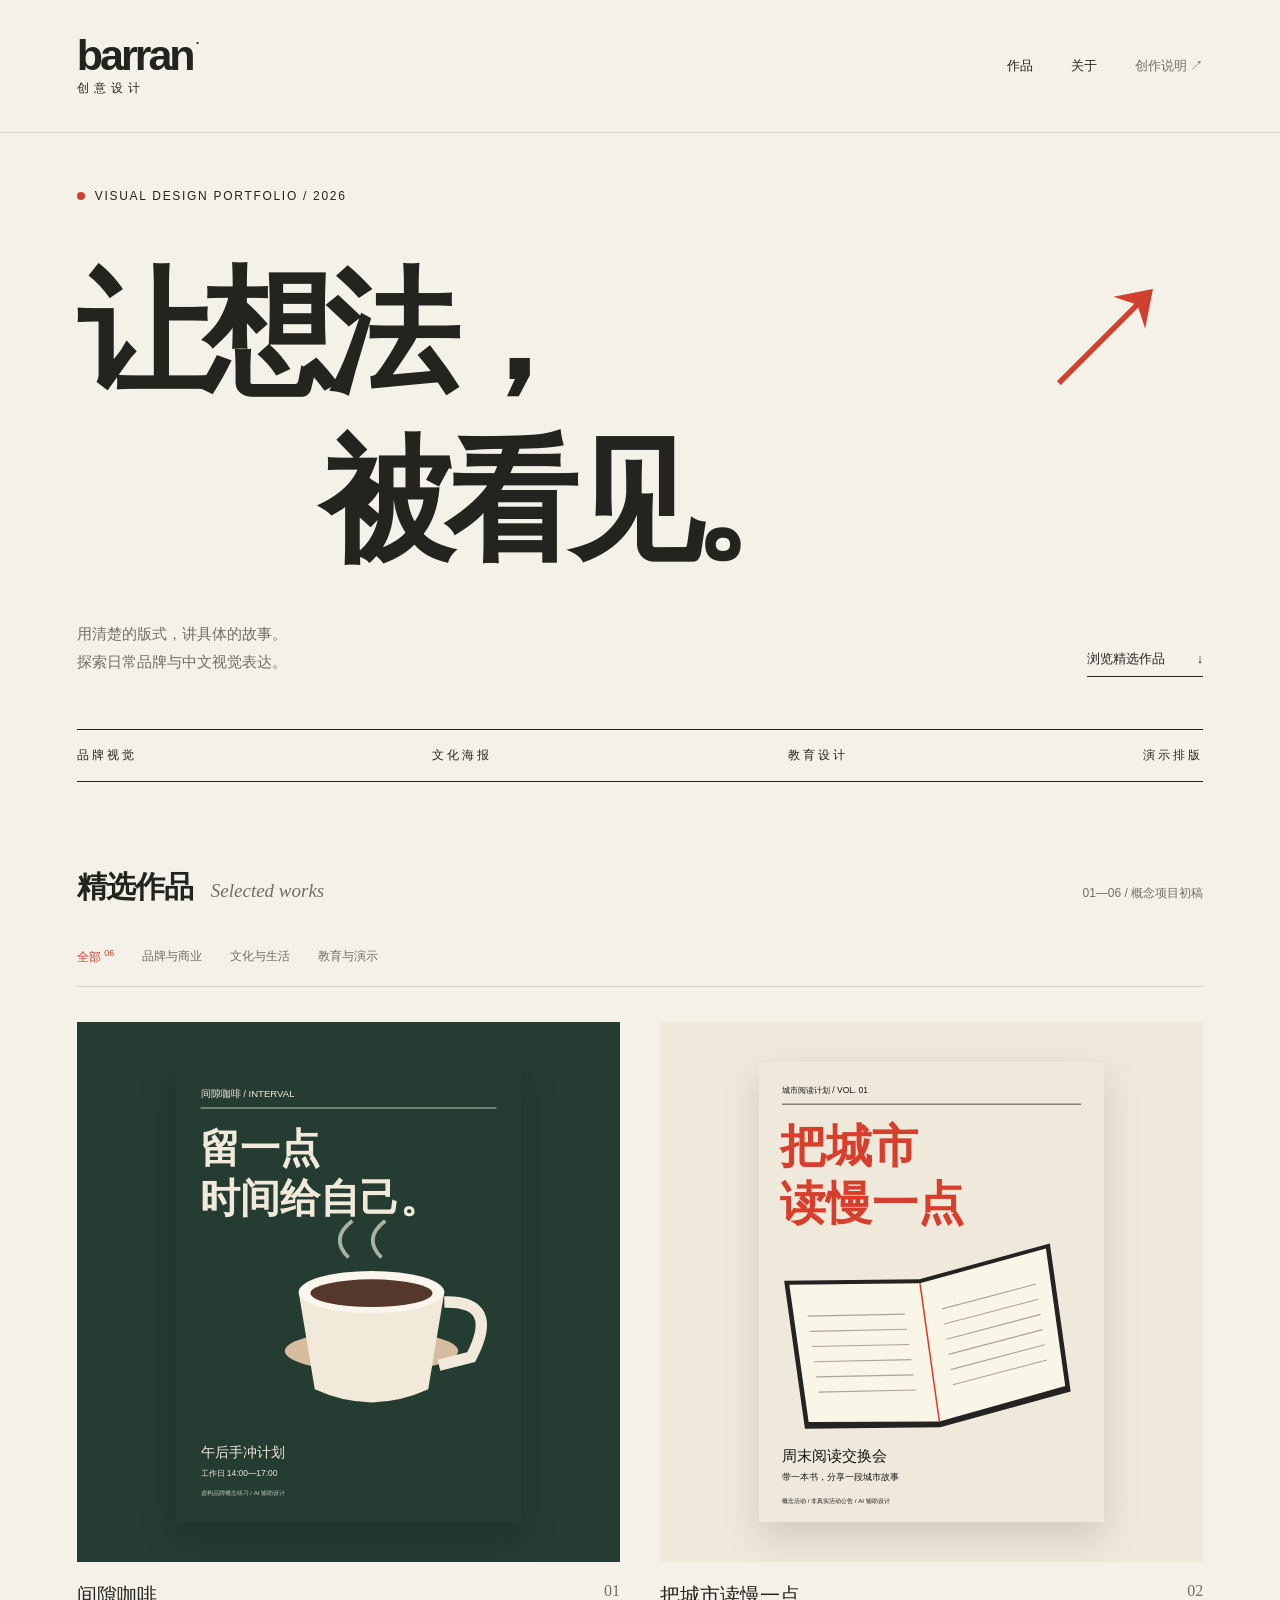
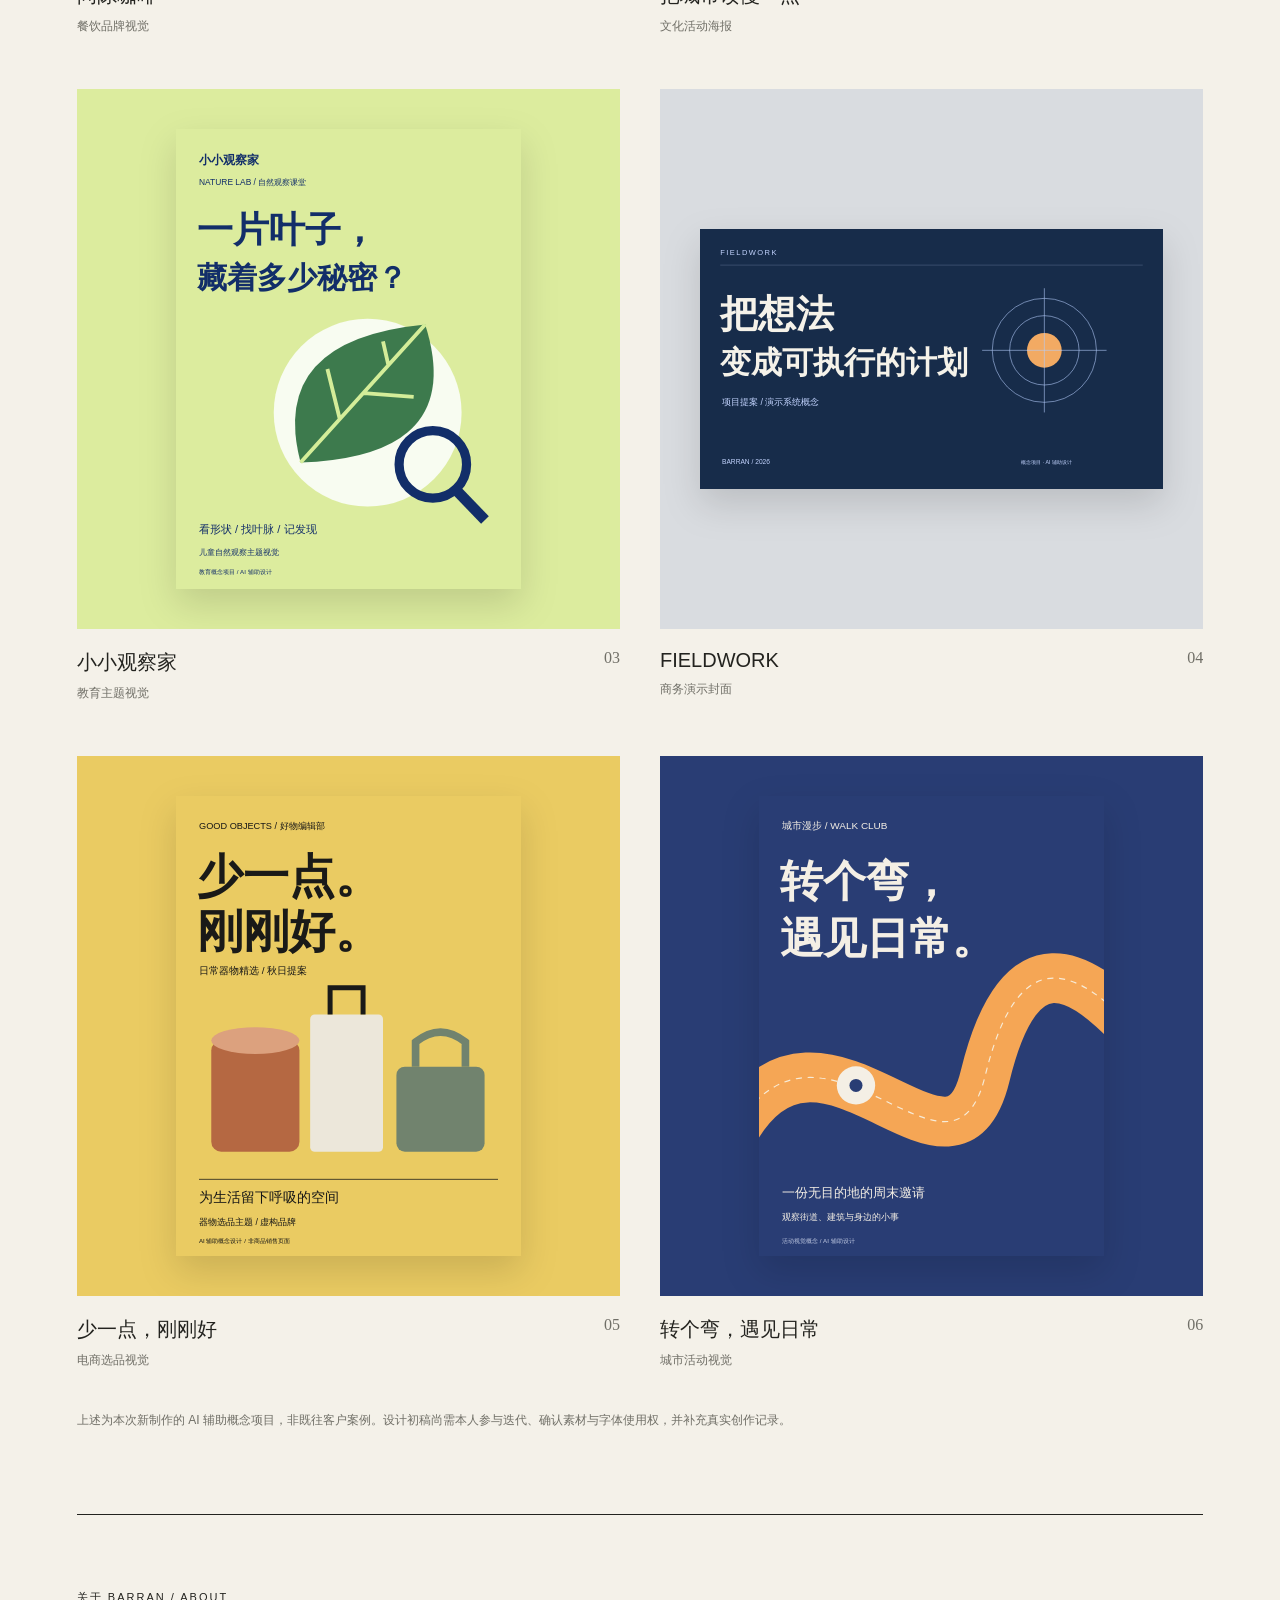
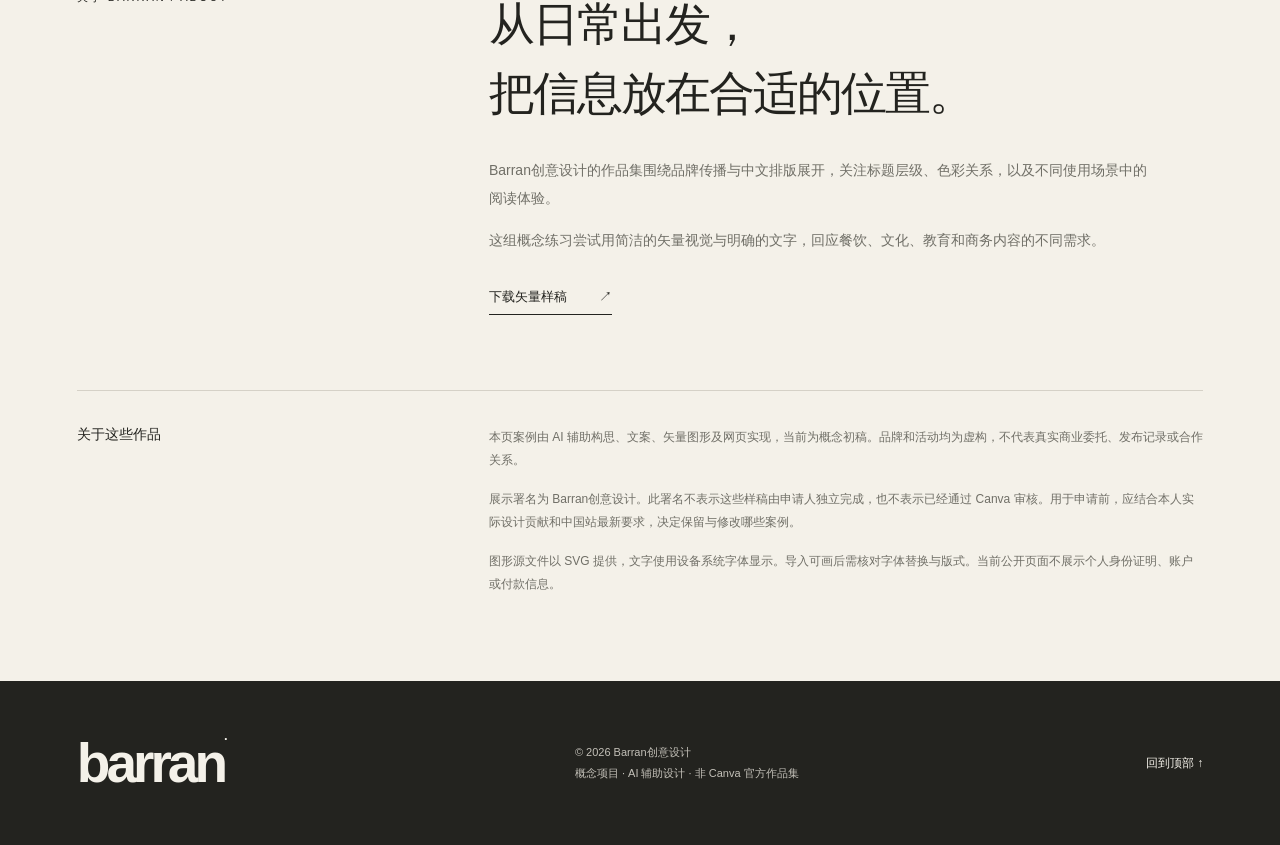
==== index.html @ dbe80ab4 "Publish Barran creative design concept portfolio" ====
<!doctype html><html lang="zh-CN"><head><meta charset="utf-8"><meta name="viewport" content="width=device-width,initial-scale=1"><meta name="description" content="Barran创意设计，视觉设计概念作品集。探索品牌视觉、文化海报、教育设计与演示排版。"><title>作品集 · Barran创意设计</title><link rel="stylesheet" href="style.css"><link rel="icon" href="favicon.svg" type="image/svg+xml"></head><body><a class="skip" href="#main">跳到内容</a><header><a class="wordmark" href="index.html" aria-label="Barran创意设计首页">barran<span>·</span><small>创意设计</small></a><nav aria-label="主要导航"><a href="index.html#works">作品</a><a href="index.html#about">关于</a><a class="nav-note" href="index.html#statement">创作说明 ↗</a></nav></header><main id="main"><section class="hero" id="top"><div class="eyebrow"><span class="dot"></span> VISUAL DESIGN PORTFOLIO / 2026</div><h1>让想法，<br><span class="second">被看见。</span><i>↗</i></h1><div class="hero-bottom"><p>用清楚的版式，讲具体的故事。<br>探索日常品牌与中文视觉表达。</p><a href="#works" class="text-link">浏览精选作品 <span>↓</span></a></div><div class="hero-strip"><span>品牌视觉</span><span>文化海报</span><span>教育设计</span><span>演示排版</span></div></section><section id="works" class="works"><div class="section-head"><h2>精选作品<span>Selected works</span></h2><p>01—06 / 概念项目初稿</p></div><div class="filters" role="group" aria-label="按作品类别筛选"><button class="active" data-filter="all" aria-pressed="true">全部 <sup>06</sup></button><button data-filter="brand" aria-pressed="false">品牌与商业</button><button data-filter="culture" aria-pressed="false">文化与生活</button><button data-filter="other" aria-pressed="false">教育与演示</button></div><div class="work-grid"><article class="work" data-category="brand"><a href="coffee.html" class="work-image " style="--art-bg:#243c32"><img src="assets/01-coffee.svg" alt="间隙咖啡，餐饮品牌视觉概念设计" width="900" height="1200" ><span class="view">查看项目 ↗</span></a><div class="work-meta"><div><h3><a href="coffee.html">间隙咖啡</a></h3><p>餐饮品牌视觉</p></div><span>01</span></div></article><article class="work" data-category="culture"><a href="reading.html" class="work-image " style="--art-bg:#eee9db"><img src="assets/02-reading.svg" alt="把城市读慢一点，文化活动海报概念设计" width="900" height="1200" ><span class="view">查看项目 ↗</span></a><div class="work-meta"><div><h3><a href="reading.html">把城市读慢一点</a></h3><p>文化活动海报</p></div><span>02</span></div></article><article class="work" data-category="other"><a href="learning.html" class="work-image " style="--art-bg:#dcec9e"><img src="assets/03-learning.svg" alt="小小观察家，教育主题视觉概念设计" width="900" height="1200" loading="lazy"><span class="view">查看项目 ↗</span></a><div class="work-meta"><div><h3><a href="learning.html">小小观察家</a></h3><p>教育主题视觉</p></div><span>03</span></div></article><article class="work" data-category="other"><a href="business.html" class="work-image wide-art" style="--art-bg:#172c4a"><img src="assets/04-business.svg" alt="FIELDWORK，商务演示封面概念设计" width="900" height="506" loading="lazy"><span class="view">查看项目 ↗</span></a><div class="work-meta"><div><h3><a href="business.html">FIELDWORK</a></h3><p>商务演示封面</p></div><span>04</span></div></article><article class="work" data-category="brand"><a href="market.html" class="work-image " style="--art-bg:#eacb62"><img src="assets/05-market.svg" alt="少一点，刚刚好，电商选品视觉概念设计" width="900" height="1200" loading="lazy"><span class="view">查看项目 ↗</span></a><div class="work-meta"><div><h3><a href="market.html">少一点，刚刚好</a></h3><p>电商选品视觉</p></div><span>05</span></div></article><article class="work" data-category="culture"><a href="walk.html" class="work-image " style="--art-bg:#293d74"><img src="assets/06-walk.svg" alt="转个弯，遇见日常，城市活动视觉概念设计" width="900" height="1200" loading="lazy"><span class="view">查看项目 ↗</span></a><div class="work-meta"><div><h3><a href="walk.html">转个弯，遇见日常</a></h3><p>城市活动视觉</p></div><span>06</span></div></article></div><p class="work-disclosure">上述为本次新制作的 AI 辅助概念项目，非既往客户案例。设计初稿尚需本人参与迭代、确认素材与字体使用权，并补充真实创作记录。</p></section><section id="about" class="about"><div class="section-label">关于 BARRAN / ABOUT</div><div><h2>从日常出发，<br>把信息放在合适的位置。</h2><p>Barran创意设计的作品集围绕品牌传播与中文排版展开，关注标题层级、色彩关系，以及不同使用场景中的阅读体验。</p><p>这组概念练习尝试用简洁的矢量视觉与明确的文字，回应餐饮、文化、教育和商务内容的不同需求。</p><a class="text-link" href="assets/01-coffee.svg" download>下载矢量样稿 <span>↗</span></a></div></section><section id="statement" class="statement"><h2>关于这些作品</h2><div><p>本页案例由 AI 辅助构思、文案、矢量图形及网页实现，当前为概念初稿。品牌和活动均为虚构，不代表真实商业委托、发布记录或合作关系。</p><p>展示署名为 Barran创意设计。此署名不表示这些样稿由申请人独立完成，也不表示已经通过 Canva 审核。用于申请前，应结合本人实际设计贡献和中国站最新要求，决定保留与修改哪些案例。</p><p>图形源文件以 SVG 提供，文字使用设备系统字体显示。导入可画后需核对字体替换与版式。当前公开页面不展示个人身份证明、账户或付款信息。</p></div></section></main><footer><div class="foot-brand">barran<span>·</span></div><p>© 2026 Barran创意设计<br>概念项目 · AI 辅助设计 · 非 Canva 官方作品集</p><a href="#top">回到顶部 ↑</a></footer><script src="app.js"></script></body></html>
---- style.css ----
@charset "UTF-8";
:root{--paper:#f4f1e9;--ink:#23231f;--muted:#706f67;--red:#cf412e;--line:#d5d1c7}*{box-sizing:border-box}html{scroll-behavior:smooth;scroll-padding-top:30px}body{margin:0;background:var(--paper);color:var(--ink);font-family:"Microsoft YaHei","PingFang SC",sans-serif;-webkit-font-smoothing:antialiased}a{color:inherit;text-decoration:none}button{font:inherit}a:focus-visible,button:focus-visible{outline:3px solid var(--red);outline-offset:6px}.skip{position:fixed;top:-100px;padding:14px;background:#fff;z-index:100}.skip:focus{top:0}header{max-width:1500px;margin:auto;display:flex;justify-content:space-between;align-items:center;padding:38px 6vw;border-bottom:1px solid var(--line)}.wordmark{font-family:Arial,sans-serif;font-size:43px;letter-spacing:-3px;font-weight:900;line-height:.8}.wordmark>span{font-size:13px;letter-spacing:0;vertical-align:top;margin-left:3px}.wordmark small{display:block;font-size:12px;letter-spacing:5px;margin-top:12px;font-family:"Microsoft YaHei",sans-serif;font-weight:500}nav{display:flex;gap:38px;font-size:13px}nav a:hover{color:var(--red)}.nav-note{color:var(--muted)}main{max-width:1500px;margin:auto}.hero{padding:56px 6vw 0}.eyebrow{font-family:Arial,"Microsoft YaHei",sans-serif;font-size:12px;letter-spacing:1.7px;display:flex;align-items:center;gap:10px}.dot{width:8px;height:8px;background:var(--red);border-radius:50%}.hero h1{font-size:clamp(72px,10.5vw,158px);font-weight:700;letter-spacing:-.075em;line-height:1.25;margin:45px 0 36px;position:relative}.hero h1 .second{padding-left:19vw}.hero h1 i{position:absolute;right:3%;top:0;color:var(--red);font-family:Arial,sans-serif;font-size:1.1em;font-style:normal;font-weight:400}.hero-bottom{display:flex;justify-content:space-between;align-items:flex-end;margin-bottom:52px}.hero-bottom p{font-size:15px;line-height:1.9;margin:0;color:var(--muted)}.text-link{font-size:13px;border-bottom:1px solid currentColor;padding-bottom:8px;display:inline-block}.text-link span{margin-left:28px}.hero-strip{border-block:1px solid var(--ink);padding:17px 0;display:flex;justify-content:space-between;font-size:12px;letter-spacing:3px}.works{padding:85px 6vw 70px}.section-head{display:flex;justify-content:space-between;align-items:baseline}.section-head h2{font-size:30px;letter-spacing:-1px;margin:0}.section-head h2 span{font-family:Georgia,serif;font-size:19px;font-weight:400;font-style:italic;color:var(--muted);margin-left:18px;letter-spacing:0}.section-head>p{font-size:12px;color:var(--muted)}.filters{display:flex;gap:28px;margin:30px 0 35px;border-bottom:1px solid var(--line);padding-bottom:16px}.filters button{border:0;background:none;color:var(--muted);padding:4px 0;font-size:12px;cursor:pointer}.filters button.active{color:var(--red)}sup{font-size:9px}.work-grid{display:grid;grid-template-columns:1fr 1fr;column-gap:40px;row-gap:54px}.work[hidden]{display:none}.work-image{height:540px;display:flex;align-items:center;justify-content:center;background:var(--art-bg);overflow:hidden;position:relative;padding:40px}.work-image img{width:100%;height:100%;object-fit:contain;filter:drop-shadow(0 15px 18px #0002);transition:transform .5s}.work-image:hover img{transform:scale(1.035)}.wide-art{background:#d9dce0}.view{position:absolute;right:20px;bottom:20px;background:var(--paper);padding:11px 15px;font-size:11px;opacity:0;transform:translateY(8px);transition:all .25s}.work-image:hover .view,.work-image:focus .view{opacity:1;transform:translateY(0)}.work-meta{display:flex;justify-content:space-between;padding-top:20px}.work-meta h3{font-size:20px;margin:0 0 9px;font-weight:500}.work-meta p{margin:0;font-size:12px;color:var(--muted)}.work-meta>span{font-family:Georgia,serif;font-size:16px;color:var(--muted)}.work-disclosure{font-size:12px;line-height:1.9;color:var(--muted);margin-top:40px;max-width:760px}.about{margin:0 6vw;padding:75px 0;border-top:1px solid var(--ink);display:grid;grid-template-columns:1fr 2fr;gap:55px}.section-label{font-size:11px;letter-spacing:2px}.about h2{font-size:clamp(28px,3.6vw,48px);font-weight:500;letter-spacing:-2px;line-height:1.5;margin:0 0 28px}.about p{font-size:14px;color:var(--muted);line-height:2;max-width:660px}.about .text-link{margin-top:20px}.statement{margin:0 6vw;padding:35px 0 70px;border-top:1px solid var(--line);display:grid;grid-template-columns:1fr 2fr;gap:55px}.statement h2{font-size:14px;font-weight:500;margin:0}.statement p{font-size:12px;line-height:1.95;color:var(--muted);margin:0 0 15px}footer{background:var(--ink);color:var(--paper);padding:50px 6vw;display:flex;align-items:center;justify-content:space-between;gap:24px}.foot-brand{font-family:Arial,sans-serif;font-size:55px;font-weight:900;letter-spacing:-4px}.foot-brand span{font-size:13px;vertical-align:top;letter-spacing:0}footer p{font-size:11px;line-height:1.9;color:#c3c0b8}footer>a{font-size:12px}.case-intro{padding:45px 6vw 55px}.back{font-size:12px;color:var(--muted);display:inline-block;margin-bottom:55px}.case-intro h1{font-size:clamp(40px,5.6vw,78px);letter-spacing:-3px;line-height:1.3;margin:24px 0}.case-lead{font-size:17px;line-height:1.9;color:var(--muted);max-width:700px}.case-facts{display:flex;gap:65px;margin-top:46px;border-top:1px solid var(--line);padding-top:22px}.case-facts small{font-size:11px;color:var(--muted)}.case-facts p{font-size:13px;margin-bottom:0}.case-art{padding:70px 6vw;display:flex;justify-content:center}.case-art img{display:block;max-width:100%;width:auto;max-height:1050px;object-fit:contain;box-shadow:0 18px 40px #0002}.case-story{padding:70px 10vw;display:grid;grid-template-columns:1fr 3fr;gap:35px 50px}.case-story h2{font-size:15px;font-weight:500;margin:4px 0}.case-story p{font-size:14px;line-height:2;color:var(--muted);margin:0}.case-story .text-link{margin-top:20px}.case-story .minor{font-size:12px;margin-top:25px}.swatches{display:flex;gap:20px}.swatches span{display:block;width:80px;height:70px;margin-bottom:10px;border:1px solid #0001}.swatches code{font-size:11px;color:var(--muted)}.next-case{display:block;margin:0 6vw;padding:45px 0 55px;border-top:1px solid var(--ink)}.next-case small{font-size:12px;color:var(--muted)}.next-case h2{font-size:clamp(28px,4vw,55px);font-weight:500;letter-spacing:-2px;margin:25px 0 0}.next-case h2 span{float:right;color:var(--red)}@media(min-width:1500px){header,.hero,.works{padding-left:90px;padding-right:90px}.hero h1 .second{padding-left:285px}}@media(max-width:900px){.work-image{height:410px;padding:24px}.work-grid{column-gap:24px}.hero h1{margin-top:50px}.hero h1 .second{padding-left:12vw}.about,.statement{grid-template-columns:1fr 2fr;gap:25px}.case-facts{gap:35px}}@media(max-width:600px){header{padding:26px 6vw}.wordmark{font-size:34px}.wordmark small{font-size:10px}nav{gap:18px;font-size:12px}.nav-note{display:none}.hero{padding-top:35px}.eyebrow{font-size:9px;letter-spacing:1px}.hero h1{font-size:clamp(57px,14vw,86px);margin:40px 0 30px;letter-spacing:-.08em}.hero h1 .second{padding-left:7vw}.hero h1 i{font-size:.85em;right:0;top:8px}.hero-bottom{align-items:flex-start;gap:20px;margin-bottom:35px}.hero-bottom p{font-size:12px}.text-link{font-size:11px;white-space:nowrap}.text-link span{margin-left:8px}.hero-strip{font-size:9px;letter-spacing:1px}.works{padding-top:50px}.section-head h2{font-size:25px}.section-head h2 span{display:block;margin:7px 0 0;font-size:17px}.section-head>p{font-size:10px}.filters{gap:20px;overflow:auto;white-space:nowrap;margin:25px 0}.filters button{font-size:11px}.work-grid{grid-template-columns:1fr;row-gap:35px}.work-image{height:470px;padding:30px}.work-meta h3{font-size:19px}.view{opacity:1;transform:none}.about,.statement{grid-template-columns:1fr;gap:25px}.about{padding:45px 0}.about h2{font-size:30px;letter-spacing:-1px}.about p{font-size:13px}.statement{padding-bottom:40px}footer{align-items:flex-start;flex-wrap:wrap;padding-top:35px}.foot-brand{font-size:42px}footer p{font-size:10px}footer>a{font-size:10px}.case-intro{padding-top:30px}.back{margin-bottom:35px}.case-intro h1{letter-spacing:-2px}.case-lead{font-size:14px}.case-facts{gap:22px;flex-wrap:wrap;margin-top:28px}.case-facts p{font-size:11px}.case-art{padding:35px 6vw}.case-story{padding:40px 6vw;grid-template-columns:1fr;gap:15px}.case-story p{margin-bottom:18px;font-size:13px}.swatches{margin-bottom:20px}.next-case{padding:30px 0 40px}}@media(prefers-reduced-motion:reduce){html{scroll-behavior:auto}*,*:before,*:after{transition:none!important}}
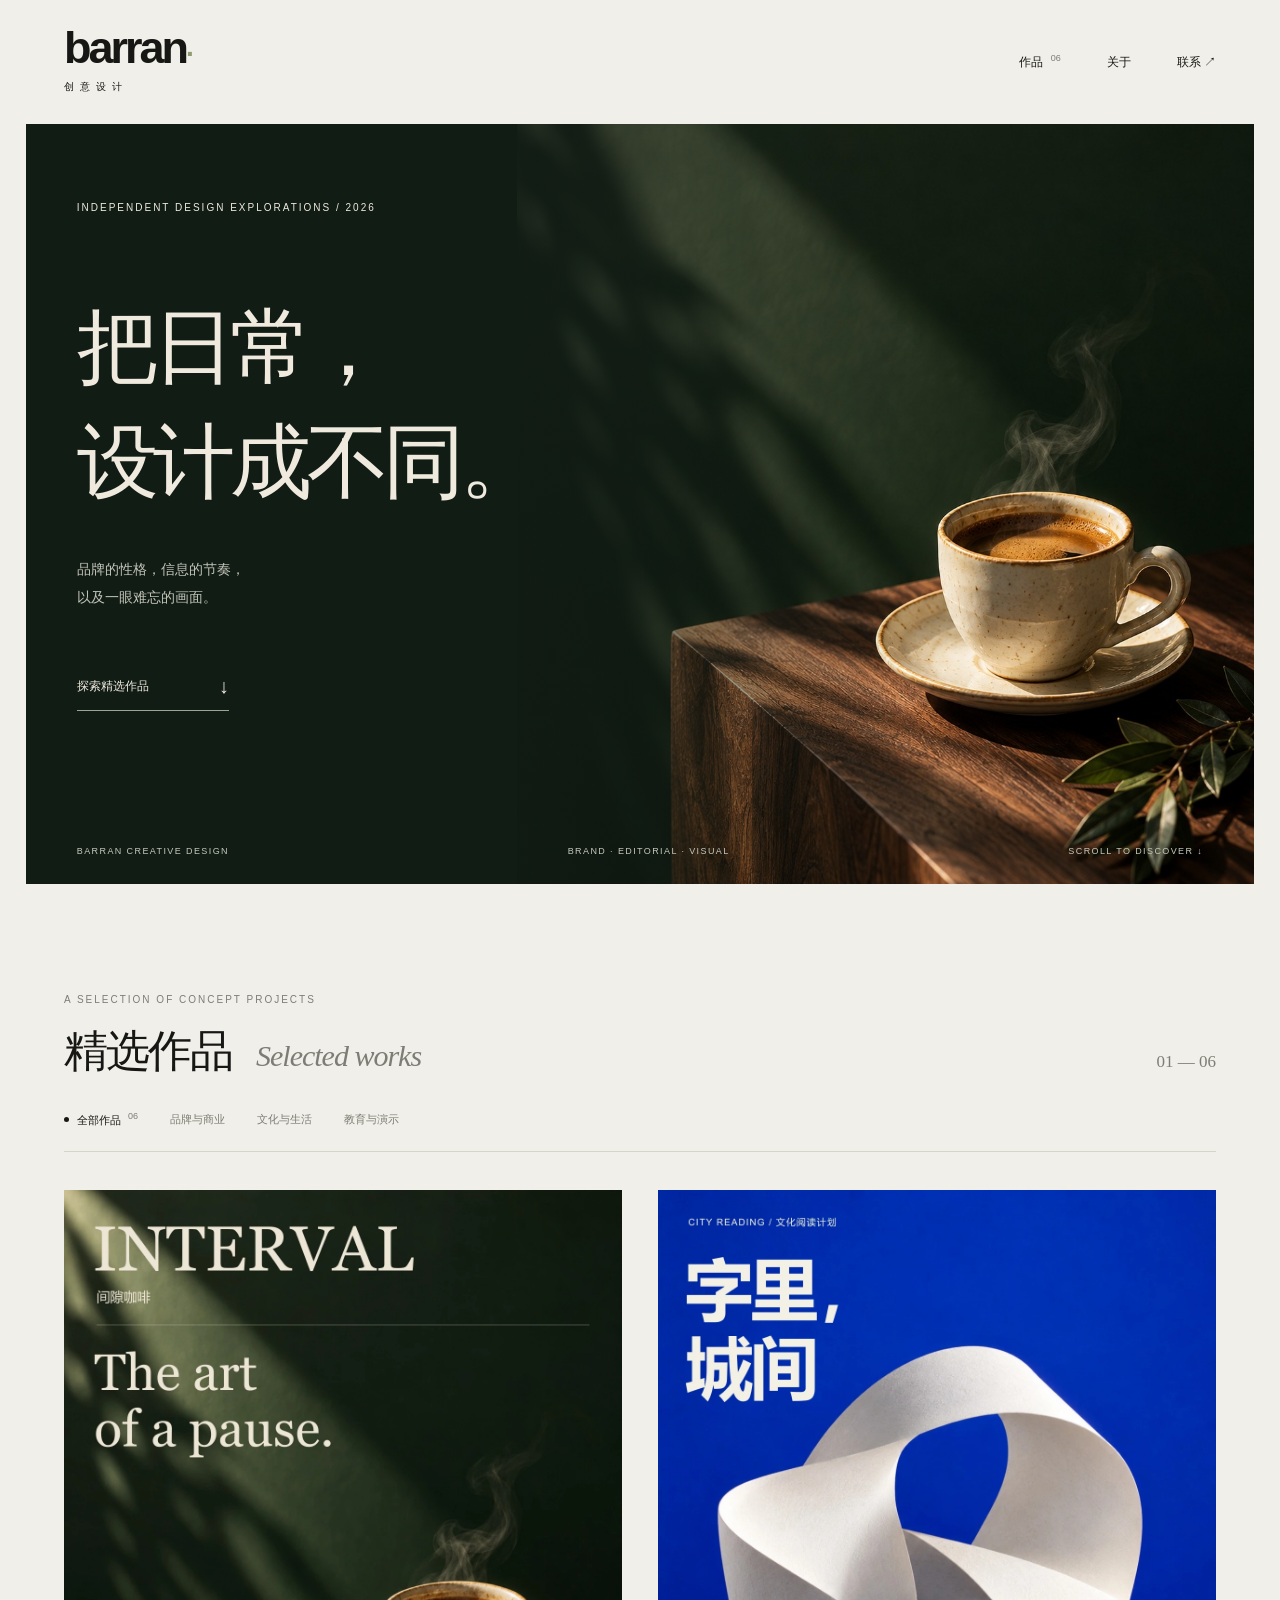
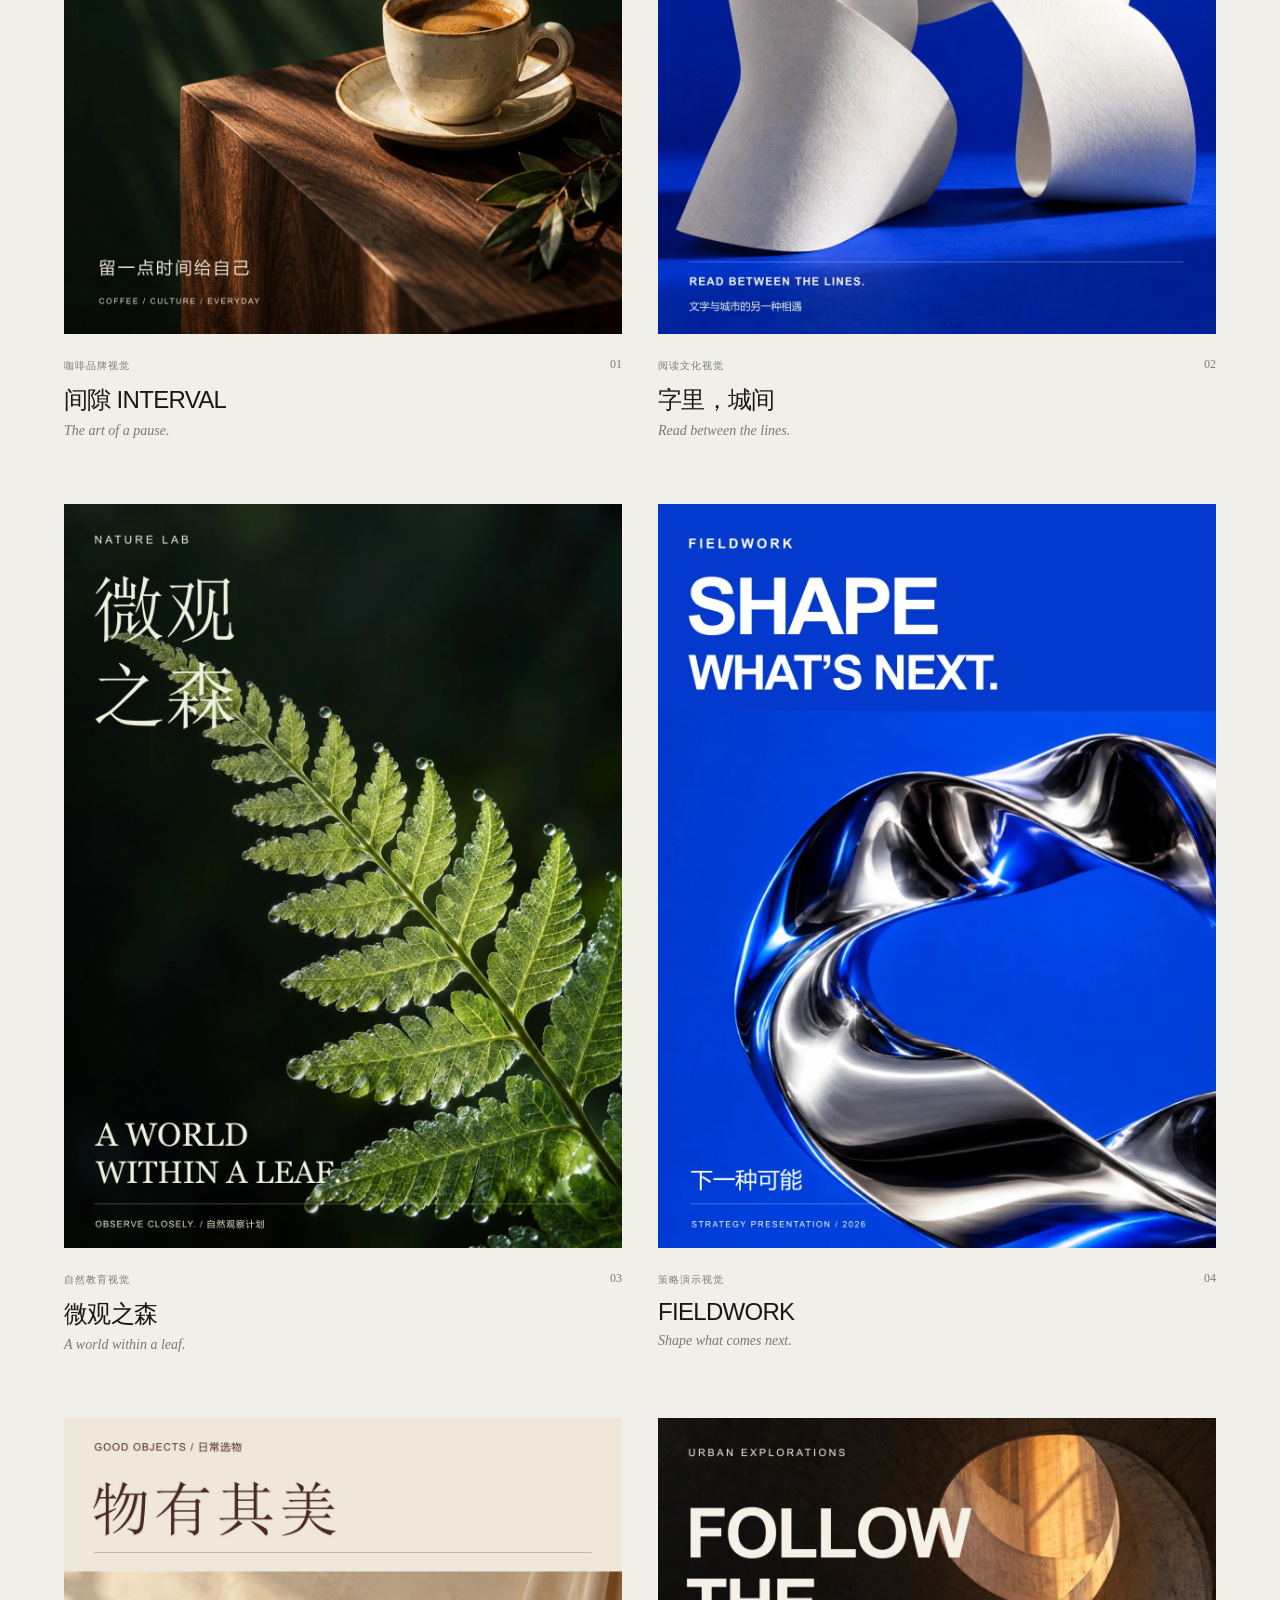
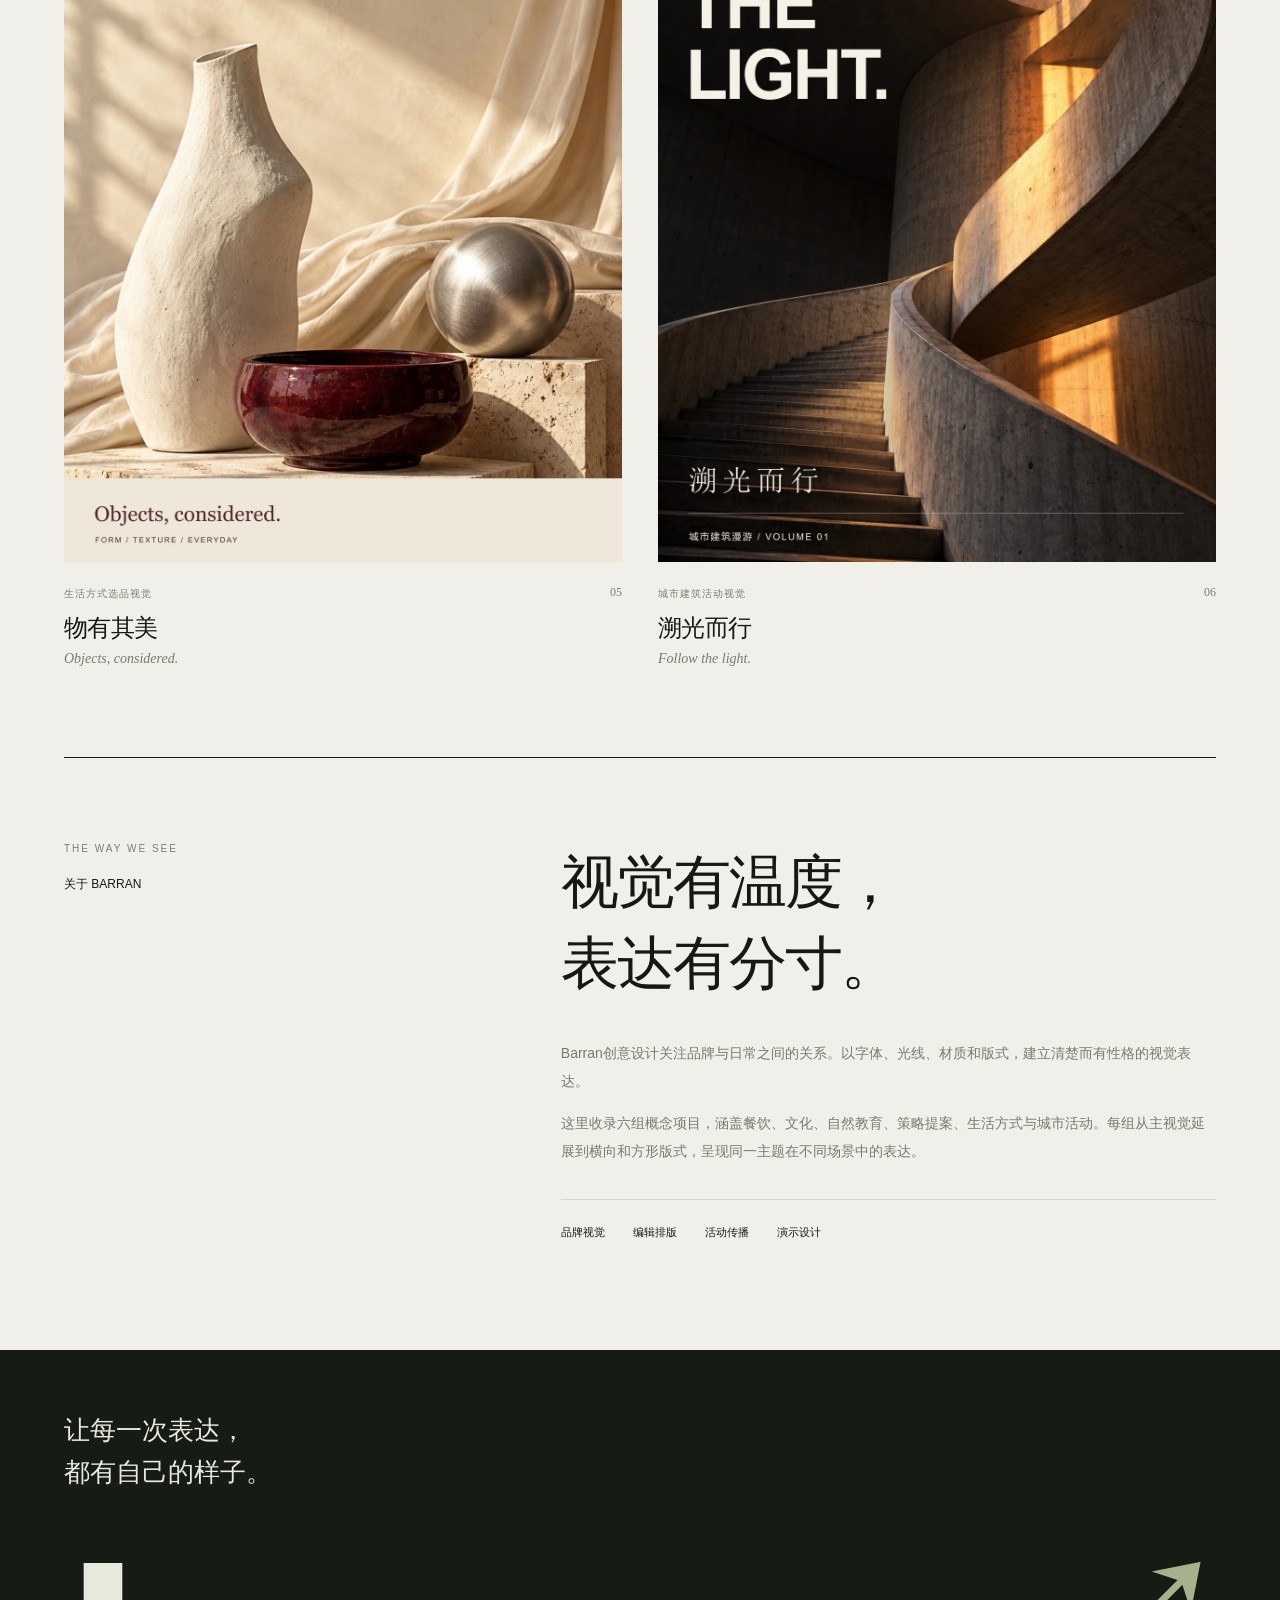
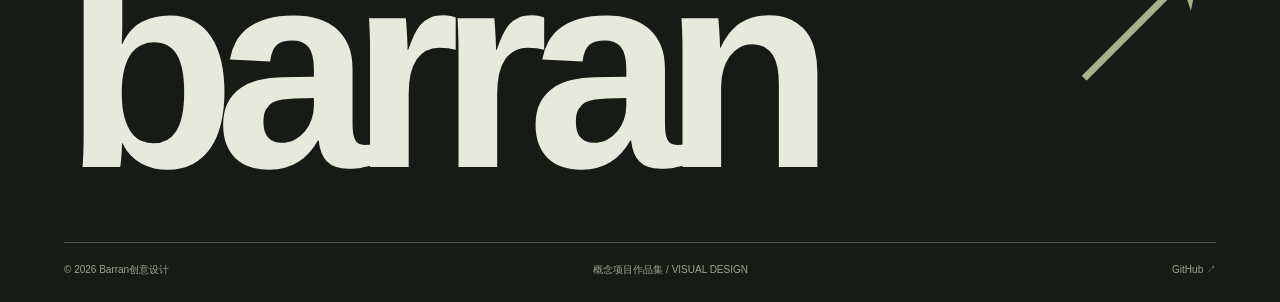
==== commit 07b0c269: "Redesign six portfolio series with editorial imagery and tailored layouts" ====
--- a/index.html
+++ b/index.html
@@ -1 +1 @@
-<!doctype html><html lang="zh-CN"><head><meta charset="utf-8"><meta name="viewport" content="width=device-width,initial-scale=1"><meta name="description" content="Barran创意设计，视觉设计概念作品集。探索品牌视觉、文化海报、教育设计与演示排版。"><title>作品集 · Barran创意设计</title><link rel="stylesheet" href="style.css"><link rel="icon" href="favicon.svg" type="image/svg+xml"></head><body><a class="skip" href="#main">跳到内容</a><header><a class="wordmark" href="index.html" aria-label="Barran创意设计首页">barran<span>·</span><small>创意设计</small></a><nav aria-label="主要导航"><a href="index.html#works">作品</a><a href="index.html#about">关于</a><a class="nav-note" href="index.html#statement">创作说明 ↗</a></nav></header><main id="main"><section class="hero" id="top"><div class="eyebrow"><span class="dot"></span> VISUAL DESIGN PORTFOLIO / 2026</div><h1>让想法，<br><span class="second">被看见。</span><i>↗</i></h1><div class="hero-bottom"><p>用清楚的版式，讲具体的故事。<br>探索日常品牌与中文视觉表达。</p><a href="#works" class="text-link">浏览精选作品 <span>↓</span></a></div><div class="hero-strip"><span>品牌视觉</span><span>文化海报</span><span>教育设计</span><span>演示排版</span></div></section><section id="works" class="works"><div class="section-head"><h2>精选作品<span>Selected works</span></h2><p>01—06 / 概念项目初稿</p></div><div class="filters" role="group" aria-label="按作品类别筛选"><button class="active" data-filter="all" aria-pressed="true">全部 <sup>06</sup></button><button data-filter="brand" aria-pressed="false">品牌与商业</button><button data-filter="culture" aria-pressed="false">文化与生活</button><button data-filter="other" aria-pressed="false">教育与演示</button></div><div class="work-grid"><article class="work" data-category="brand"><a href="coffee.html" class="work-image " style="--art-bg:#243c32"><img src="assets/01-coffee.svg" alt="间隙咖啡，餐饮品牌视觉概念设计" width="900" height="1200" ><span class="view">查看项目 ↗</span></a><div class="work-meta"><div><h3><a href="coffee.html">间隙咖啡</a></h3><p>餐饮品牌视觉</p></div><span>01</span></div></article><article class="work" data-category="culture"><a href="reading.html" class="work-image " style="--art-bg:#eee9db"><img src="assets/02-reading.svg" alt="把城市读慢一点，文化活动海报概念设计" width="900" height="1200" ><span class="view">查看项目 ↗</span></a><div class="work-meta"><div><h3><a href="reading.html">把城市读慢一点</a></h3><p>文化活动海报</p></div><span>02</span></div></article><article class="work" data-category="other"><a href="learning.html" class="work-image " style="--art-bg:#dcec9e"><img src="assets/03-learning.svg" alt="小小观察家，教育主题视觉概念设计" width="900" height="1200" loading="lazy"><span class="view">查看项目 ↗</span></a><div class="work-meta"><div><h3><a href="learning.html">小小观察家</a></h3><p>教育主题视觉</p></div><span>03</span></div></article><article class="work" data-category="other"><a href="business.html" class="work-image wide-art" style="--art-bg:#172c4a"><img src="assets/04-business.svg" alt="FIELDWORK，商务演示封面概念设计" width="900" height="506" loading="lazy"><span class="view">查看项目 ↗</span></a><div class="work-meta"><div><h3><a href="business.html">FIELDWORK</a></h3><p>商务演示封面</p></div><span>04</span></div></article><article class="work" data-category="brand"><a href="market.html" class="work-image " style="--art-bg:#eacb62"><img src="assets/05-market.svg" alt="少一点，刚刚好，电商选品视觉概念设计" width="900" height="1200" loading="lazy"><span class="view">查看项目 ↗</span></a><div class="work-meta"><div><h3><a href="market.html">少一点，刚刚好</a></h3><p>电商选品视觉</p></div><span>05</span></div></article><article class="work" data-category="culture"><a href="walk.html" class="work-image " style="--art-bg:#293d74"><img src="assets/06-walk.svg" alt="转个弯，遇见日常，城市活动视觉概念设计" width="900" height="1200" loading="lazy"><span class="view">查看项目 ↗</span></a><div class="work-meta"><div><h3><a href="walk.html">转个弯，遇见日常</a></h3><p>城市活动视觉</p></div><span>06</span></div></article></div><p class="work-disclosure">上述为本次新制作的 AI 辅助概念项目，非既往客户案例。设计初稿尚需本人参与迭代、确认素材与字体使用权，并补充真实创作记录。</p></section><section id="about" class="about"><div class="section-label">关于 BARRAN / ABOUT</div><div><h2>从日常出发，<br>把信息放在合适的位置。</h2><p>Barran创意设计的作品集围绕品牌传播与中文排版展开，关注标题层级、色彩关系，以及不同使用场景中的阅读体验。</p><p>这组概念练习尝试用简洁的矢量视觉与明确的文字，回应餐饮、文化、教育和商务内容的不同需求。</p><a class="text-link" href="assets/01-coffee.svg" download>下载矢量样稿 <span>↗</span></a></div></section><section id="statement" class="statement"><h2>关于这些作品</h2><div><p>本页案例由 AI 辅助构思、文案、矢量图形及网页实现，当前为概念初稿。品牌和活动均为虚构，不代表真实商业委托、发布记录或合作关系。</p><p>展示署名为 Barran创意设计。此署名不表示这些样稿由申请人独立完成，也不表示已经通过 Canva 审核。用于申请前，应结合本人实际设计贡献和中国站最新要求，决定保留与修改哪些案例。</p><p>图形源文件以 SVG 提供，文字使用设备系统字体显示。导入可画后需核对字体替换与版式。当前公开页面不展示个人身份证明、账户或付款信息。</p></div></section></main><footer><div class="foot-brand">barran<span>·</span></div><p>© 2026 Barran创意设计<br>概念项目 · AI 辅助设计 · 非 Canva 官方作品集</p><a href="#top">回到顶部 ↑</a></footer><script src="app.js"></script></body></html>+<!doctype html><html lang="zh-CN"><head><meta charset="utf-8"><meta name="viewport" content="width=device-width,initial-scale=1"><meta name="description" content="Barran创意设计。品牌视觉、文化活动、生活方式与演示设计作品集。"><meta name="theme-color" content="#151515"><title>精选作品 · Barran创意设计</title><link rel="stylesheet" href="v2.css?v=2"><link rel="icon" href="favicon.svg"></head><body><a class="skip" href="#main">跳到内容</a><header><a class="brand" href="index.html" aria-label="Barran创意设计首页">barran<span>·</span><small>创意设计</small></a><nav aria-label="主要导航"><a href="index.html#works">作品 <sup>06</sup></a><a href="index.html#about">关于</a><a href="index.html#contact">联系 ↗</a></nav></header><main id="main"><section class="hero" id="top"><div class="hero-photo"><img src="assets/v2/coffee-photo.jpg" alt="光线落在咖啡杯与木质台面上" fetchpriority="high"></div><div class="hero-content"><p class="eyebrow">INDEPENDENT DESIGN EXPLORATIONS / 2026</p><h1>把日常，<br><em>设计成不同。</em></h1><p class="hero-caption">品牌的性格，信息的节奏，<br>以及一眼难忘的画面。</p><a class="hero-link" href="#works">探索精选作品 <span>↓</span></a></div><div class="hero-bottom"><span>BARRAN CREATIVE DESIGN</span><span>BRAND · EDITORIAL · VISUAL</span><span>SCROLL TO DISCOVER ↓</span></div></section><section class="works" id="works"><div class="section-head"><div><p class="eyebrow">A SELECTION OF CONCEPT PROJECTS</p><h2>精选作品<span>Selected works</span></h2></div><p class="counter">01 — 06</p></div><div class="filters" role="group" aria-label="按类别筛选作品"><button class="active" data-filter="all" aria-pressed="true">全部作品 <sup>06</sup></button><button data-filter="brand" aria-pressed="false">品牌与商业</button><button data-filter="culture" aria-pressed="false">文化与生活</button><button data-filter="other" aria-pressed="false">教育与演示</button></div><div class="work-grid"><article class="work work-1" data-category="brand"><a class="work-visual" href="coffee.html" style="background:#14271d"><img src="assets/v2/01-coffee-poster.webp" width="1200" height="1600" alt="间隙 INTERVAL主视觉海报" loading="lazy"><span class="work-open" aria-hidden="true">↗</span></a><div class="work-meta"><div><span>咖啡品牌视觉</span><h3><a href="coffee.html">间隙 INTERVAL</a></h3><p>The art of a pause.</p></div><small>01</small></div></article><article class="work work-2" data-category="culture"><a class="work-visual" href="reading.html" style="background:#0735cb"><img src="assets/v2/02-reading-poster.webp" width="1200" height="1600" alt="字里，城间主视觉海报" loading="lazy"><span class="work-open" aria-hidden="true">↗</span></a><div class="work-meta"><div><span>阅读文化视觉</span><h3><a href="reading.html">字里，城间</a></h3><p>Read between the lines.</p></div><small>02</small></div></article><article class="work work-3" data-category="other"><a class="work-visual" href="learning.html" style="background:#0b1b14"><img src="assets/v2/03-learning-poster.webp" width="1200" height="1600" alt="微观之森主视觉海报" loading="lazy"><span class="work-open" aria-hidden="true">↗</span></a><div class="work-meta"><div><span>自然教育视觉</span><h3><a href="learning.html">微观之森</a></h3><p>A world within a leaf.</p></div><small>03</small></div></article><article class="work work-4" data-category="other"><a class="work-visual" href="business.html" style="background:#0441e8"><img src="assets/v2/04-business-poster.webp" width="1200" height="1600" alt="FIELDWORK主视觉海报" loading="lazy"><span class="work-open" aria-hidden="true">↗</span></a><div class="work-meta"><div><span>策略演示视觉</span><h3><a href="business.html">FIELDWORK</a></h3><p>Shape what comes next.</p></div><small>04</small></div></article><article class="work work-5" data-category="brand"><a class="work-visual" href="market.html" style="background:#eee7d9"><img src="assets/v2/05-market-poster.webp" width="1200" height="1600" alt="物有其美主视觉海报" loading="lazy"><span class="work-open" aria-hidden="true">↗</span></a><div class="work-meta"><div><span>生活方式选品视觉</span><h3><a href="market.html">物有其美</a></h3><p>Objects, considered.</p></div><small>05</small></div></article><article class="work work-6" data-category="culture"><a class="work-visual" href="walk.html" style="background:#27221d"><img src="assets/v2/06-walk-poster.webp" width="1200" height="1600" alt="溯光而行主视觉海报" loading="lazy"><span class="work-open" aria-hidden="true">↗</span></a><div class="work-meta"><div><span>城市建筑活动视觉</span><h3><a href="walk.html">溯光而行</a></h3><p>Follow the light.</p></div><small>06</small></div></article></div></section><section class="about" id="about"><div class="about-label"><p class="eyebrow">THE WAY WE SEE</p><span>关于 BARRAN</span></div><div><h2>视觉有温度，<br>表达有分寸。</h2><p>Barran创意设计关注品牌与日常之间的关系。以字体、光线、材质和版式，建立清楚而有性格的视觉表达。</p><p>这里收录六组概念项目，涵盖餐饮、文化、自然教育、策略提案、生活方式与城市活动。每组从主视觉延展到横向和方形版式，呈现同一主题在不同场景中的表达。</p><div class="about-services"><span>品牌视觉</span><span>编辑排版</span><span>活动传播</span><span>演示设计</span></div></div></section></main><footer id="contact"><p class="footer-intro">让每一次表达，<br>都有自己的样子。</p><a class="footer-brand" href="index.html">barran<span>↗</span></a><div class="footer-bottom"><p>© 2026 Barran创意设计</p><p>概念项目作品集 / VISUAL DESIGN</p><a href="https://github.com/Barran-Sorain/barran-portfolio" target="_blank" rel="noreferrer">GitHub ↗</a></div></footer><script src="app.js?v=2"></script></body></html>
--- a/v2.css
+++ b/v2.css
@@ -0,0 +1,2 @@
+@charset "UTF-8";
+:root{--paper:#f1efe9;--ink:#171815;--muted:#7c7d75;--line:#d4d4ca}*{box-sizing:border-box}html{scroll-behavior:smooth;scroll-padding-top:20px}body{margin:0;background:var(--paper);color:var(--ink);font-family:"Microsoft YaHei","PingFang SC",Arial,sans-serif;-webkit-font-smoothing:antialiased}a{color:inherit;text-decoration:none}button{font:inherit}a:focus-visible,button:focus-visible{outline:3px solid #a79a5e;outline-offset:5px}.skip{position:fixed;top:-100px;background:#fff;padding:14px;z-index:100}.skip:focus{top:0}header{display:flex;justify-content:space-between;align-items:center;padding:30px 5vw;max-width:1800px;margin:auto}.brand{font:900 45px/.8 Arial,sans-serif;letter-spacing:-3px}.brand>span{font-size:28px;color:#8e9c71}.brand small{display:block;font:400 10px "Microsoft YaHei",sans-serif;letter-spacing:6px;margin-top:14px}nav{display:flex;align-items:center;gap:46px;font-size:12px}sup{font-size:9px;margin-left:4px;color:var(--muted)}nav a:hover{color:#6c7a4e}main{max-width:1800px;margin:auto}.hero{margin:0 2vw;background:#131c15;min-height:760px;position:relative;isolation:isolate;overflow:hidden;color:#efeadd}.hero-photo{position:absolute;z-index:-2;width:60%;right:0;top:0;bottom:0}.hero-photo img{width:100%;height:100%;object-fit:cover;object-position:65% 67%}.hero:after{content:"";position:absolute;z-index:-1;inset:0;background:linear-gradient(90deg,#111c15 0%,#111c15 29%,#111c15d9 43%,#111c1500 72%)}.hero-content{padding:68px 4vw 95px}.eyebrow{font:400 10px Arial,"Microsoft YaHei",sans-serif;letter-spacing:2px}.hero h1{font-size:clamp(54px,6.4vw,112px);font-weight:500;letter-spacing:-.065em;line-height:1.4;margin:77px 0 35px}.hero h1 em{font-style:normal;font-family:"SimSun","Songti SC",serif;font-weight:400}.hero-caption{font-size:14px;color:#c3c4b8;line-height:2}.hero-link{display:inline-flex;gap:70px;align-items:center;border-bottom:1px solid #9fa392;padding:18px 0 12px;font-size:12px;margin-top:32px}.hero-link span{font-size:20px}.hero-bottom{position:absolute;bottom:28px;left:4vw;right:4vw;display:flex;justify-content:space-between;font:9px Arial,sans-serif;letter-spacing:1.4px;color:#c6c9bc}.works{padding:110px 5vw 90px}.section-head{display:flex;align-items:flex-end;justify-content:space-between}.section-head .eyebrow{color:var(--muted);margin:0 0 22px}.section-head h2{font-size:44px;letter-spacing:-2px;font-weight:500;line-height:1.1;margin:0}.section-head h2>span{font:italic 30px Georgia,serif;margin-left:24px;letter-spacing:-1px;color:var(--muted)}.counter{font:17px Georgia,serif;color:var(--muted);margin:0 0 3px}.filters{display:flex;gap:32px;border-bottom:1px solid var(--line);padding:31px 0 18px;margin-bottom:38px}.filters button{padding:5px 0;border:0;background:none;color:var(--muted);font-size:11px;cursor:pointer;white-space:nowrap}.filters button.active{color:#171815}.filters button.active:before{content:"";display:inline-block;width:5px;height:5px;background:#171815;border-radius:50%;margin-right:8px;vertical-align:2px}.work-grid{display:grid;grid-template-columns:1fr 1fr;gap:65px 36px;align-items:start}.work[hidden]{display:none}.work-visual{display:block;overflow:hidden;position:relative;aspect-ratio:3/4}.work-visual img{display:block;width:100%;height:100%;object-fit:cover;transition:transform .6s}.work-visual:hover img{transform:scale(1.025)}.work-open{position:absolute;right:22px;bottom:22px;display:grid;place-items:center;border-radius:50%;width:47px;height:47px;background:#f7f6ec;color:#171815;font-size:23px;opacity:0;transition:opacity .25s}.work-visual:hover .work-open,.work-visual:focus .work-open{opacity:1}.work-meta{display:flex;justify-content:space-between;align-items:flex-start;padding-top:21px}.work-meta span{font-size:10px;color:var(--muted);letter-spacing:1px}.work-meta h3{font-size:24px;font-weight:500;letter-spacing:-.7px;margin:11px 0 7px}.work-meta p{font:italic 14px Georgia,serif;color:#777a70;margin:0}.work-meta small{font:12px Georgia,serif;color:var(--muted);padding-top:2px}.about{margin:0 5vw;padding:85px 0 110px;border-top:1px solid var(--ink);display:grid;grid-template-columns:1fr 1.5fr;gap:60px}.about-label>.eyebrow{margin:0 0 20px;color:var(--muted)}.about-label>span{font-size:12px}.about h2{font:400 clamp(35px,4.5vw,64px)/1.4 "SimSun","Songti SC",serif;letter-spacing:-2px;margin:0 0 35px}.about p:not(.eyebrow){font-size:14px;line-height:2;color:#777b70;max-width:660px}.about-services{display:flex;gap:28px;border-top:1px solid var(--line);padding-top:25px;margin-top:34px;font-size:11px}.case-heading{padding:40px 5vw 70px}.back{font-size:11px;color:var(--muted);display:inline-block;margin-bottom:55px}.case-topline{display:flex;justify-content:space-between;border-top:1px solid var(--line);padding-top:20px;align-items:center}.case-topline p:last-child{font:10px Arial,sans-serif;letter-spacing:1.5px;color:var(--muted)}.case-heading h1{font-size:clamp(42px,6.9vw,104px);font-weight:500;letter-spacing:-4px;margin:40px 0 15px;line-height:1.25}.case-english{font:italic 30px Georgia,serif;color:var(--muted);margin:0}.case-deck{font-size:15px;margin:35px 0 0;color:#777b70}.case-hero{background:var(--case-bg);padding:70px 0;display:flex;justify-content:center}.case-hero img{width:min(52%,780px);height:auto;display:block;box-shadow:0 24px 55px #0003}.project-copy{padding:85px 9vw;display:grid;grid-template-columns:1fr 2fr;gap:60px}.project-copy h2{font-size:16px;font-weight:400;margin-top:5px}.project-copy p{font-size:14px;line-height:2;color:var(--muted);margin:0 0 24px}.project-copy .lead{font-size:21px;color:var(--ink);line-height:1.9}.project-meta{display:flex;gap:70px;border-top:1px solid var(--line);padding-top:25px;margin-top:38px}.project-meta small{font-size:10px;color:var(--muted)}.project-meta p{font-size:11px;margin:10px 0 0}.application{padding:0 5vw 80px}.application-label{display:flex;justify-content:space-between;align-items:center;padding:0 0 20px}.application-label h2{font-size:14px;font-weight:400}.application-label p{font:10px Arial,sans-serif;letter-spacing:1px;color:var(--muted)}.application>img{width:100%;height:auto;display:block}.square-section{background:#e5e5dc;padding:70px 5vw;display:grid;grid-template-columns:1fr 1.3fr;gap:70px;align-items:center}.square-section .eyebrow{color:var(--muted)}.square-section h2{font:400 clamp(28px,3.3vw,48px)/1.5 "SimSun","Songti SC",serif;letter-spacing:-1px;margin:30px 0}.square-section p:not(.eyebrow){font-size:12px;color:var(--muted)}.square-section>img{width:100%;height:auto;display:block;box-shadow:0 20px 45px #0002}.palette{display:flex;gap:20px;margin-top:40px}.palette i{display:block;background:var(--swatch);width:56px;height:56px;border:1px solid #0001;border-radius:50%;margin-bottom:10px}.palette code{font-size:10px;color:#777b70}.download{display:inline-block;border-bottom:1px solid #888b80;font-size:11px;padding-bottom:8px;margin-top:42px}.next-case{display:block;margin:0 5vw;padding:60px 0 80px}.next-case>span{font-size:11px;color:var(--muted)}.next-case h2{font-size:clamp(35px,4.5vw,65px);font-weight:500;letter-spacing:-2px;margin:26px 0 0}.next-case i{font-style:normal;float:right;color:#7b8f5c}footer{background:#171b16;color:#e8e9dd;padding:60px 5vw 25px}.footer-intro{font:26px/1.6 "SimSun","Songti SC",serif;margin:0 0 50px}.footer-brand{font:900 clamp(85px,22vw,360px)/.9 Arial,sans-serif;letter-spacing:-.075em;display:block;border-bottom:1px solid #51574a;padding-bottom:45px}.footer-brand span{font-weight:400;float:right;font-size:.65em;letter-spacing:-.1em;color:#a6b28b}.footer-bottom{display:flex;justify-content:space-between;font-size:10px;color:#9ca48f;gap:20px;padding-top:20px}.footer-bottom p{margin:0}.footer-bottom>a{white-space:nowrap}@media(max-width:1000px){.hero{min-height:680px}.hero-photo{width:70%}.hero h1{margin-top:90px}.hero-bottom span:nth-child(2){display:none}.section-head h2{font-size:37px}.section-head h2>span{font-size:25px}.about{gap:40px;grid-template-columns:1fr 1.8fr}.square-section{gap:35px}.case-hero img{width:64%}.project-copy{padding-inline:6vw;gap:35px}}@media(max-width:600px){header{padding:25px 6vw}.brand{font-size:36px}.brand small{font-size:9px;letter-spacing:5px;margin-top:11px}nav{gap:24px;font-size:11px}nav a:last-child{display:none}.hero{margin:0 3vw;min-height:700px}.hero-photo{width:100%;inset:0}.hero-photo img{object-position:70% 80%}.hero:after{background:linear-gradient(180deg,#111c15d9,#111c1599 40%,#111c1500 75%,#111c1580)}.hero-content{padding:34px 6vw 90px}.hero .eyebrow{font-size:7px;letter-spacing:1px}.hero h1{font-size:clamp(41px,10.6vw,64px);margin:52px 0 24px;line-height:1.5;letter-spacing:-.07em}.hero-caption{font-size:12px;line-height:1.8}.hero-link{font-size:10px;margin-top:10px;gap:55px;padding-top:10px}.hero-bottom{left:6vw;right:6vw;bottom:22px;font-size:7px;letter-spacing:.7px}.hero-bottom span:last-child{display:none}.works{padding:65px 6vw 50px}.section-head .eyebrow{font-size:8px;letter-spacing:1px;margin-bottom:18px}.section-head h2{font-size:30px;letter-spacing:-1px}.section-head h2>span{display:block;font-size:22px;margin:10px 0 0}.counter{font-size:14px}.filters{gap:24px;overflow-x:auto;padding-top:25px;margin-bottom:26px}.filters button{font-size:10px}.work-grid{grid-template-columns:1fr;gap:37px}.work-open{opacity:1;width:36px;height:36px;font-size:19px;right:15px;bottom:15px}.work-meta{padding-top:16px}.work-meta h3{font-size:23px;margin-top:9px}.about{margin-inline:6vw;padding:45px 0 60px;grid-template-columns:1fr;gap:28px}.about-label>.eyebrow{margin-bottom:10px}.about h2{font-size:36px;letter-spacing:-1px;margin-bottom:24px}.about p:not(.eyebrow){font-size:12px}.about-services{gap:24px;font-size:10px;padding-top:20px}.case-heading{padding:25px 6vw 40px}.back{margin-bottom:32px}.case-topline{align-items:flex-start;gap:12px}.case-topline .eyebrow{font-size:8px;letter-spacing:.7px}.case-topline p:last-child{font-size:7px;letter-spacing:.5px;white-space:nowrap;margin-top:8px}.case-heading h1{font-size:43px;letter-spacing:-2px;margin-top:25px}.case-english{font-size:22px}.case-deck{font-size:12px;line-height:1.9;margin-top:22px}.case-hero{padding:32px 0}.case-hero img{width:83%}.project-copy{padding:40px 6vw;grid-template-columns:1fr;gap:16px}.project-copy h2{font-size:13px}.project-copy .lead{font-size:18px}.project-copy p{font-size:12px}.project-meta{gap:24px;margin-top:25px}.project-meta p{font-size:10px}.application{padding:0 6vw 40px}.application-label h2{font-size:12px}.application-label p{font-size:7px;letter-spacing:0}.square-section{padding:40px 6vw;grid-template-columns:1fr;gap:35px}.square-section h2{font-size:32px;margin:20px 0}.palette{margin-top:25px;gap:24px}.palette i{width:42px;height:42px}.download{margin-top:28px}.next-case{margin-inline:6vw;padding:40px 0 50px}.next-case h2{font-size:35px;letter-spacing:-1.5px}footer{padding:40px 6vw 25px}.footer-intro{font-size:22px;margin-bottom:35px}.footer-brand{padding-bottom:30px}.footer-bottom{font-size:8px;flex-wrap:wrap;line-height:1.7;gap:9px 20px}.footer-bottom p:nth-child(2){order:3;width:100%}}@media(prefers-reduced-motion:reduce){html{scroll-behavior:auto}*,*:before,*:after{transition:none!important}}
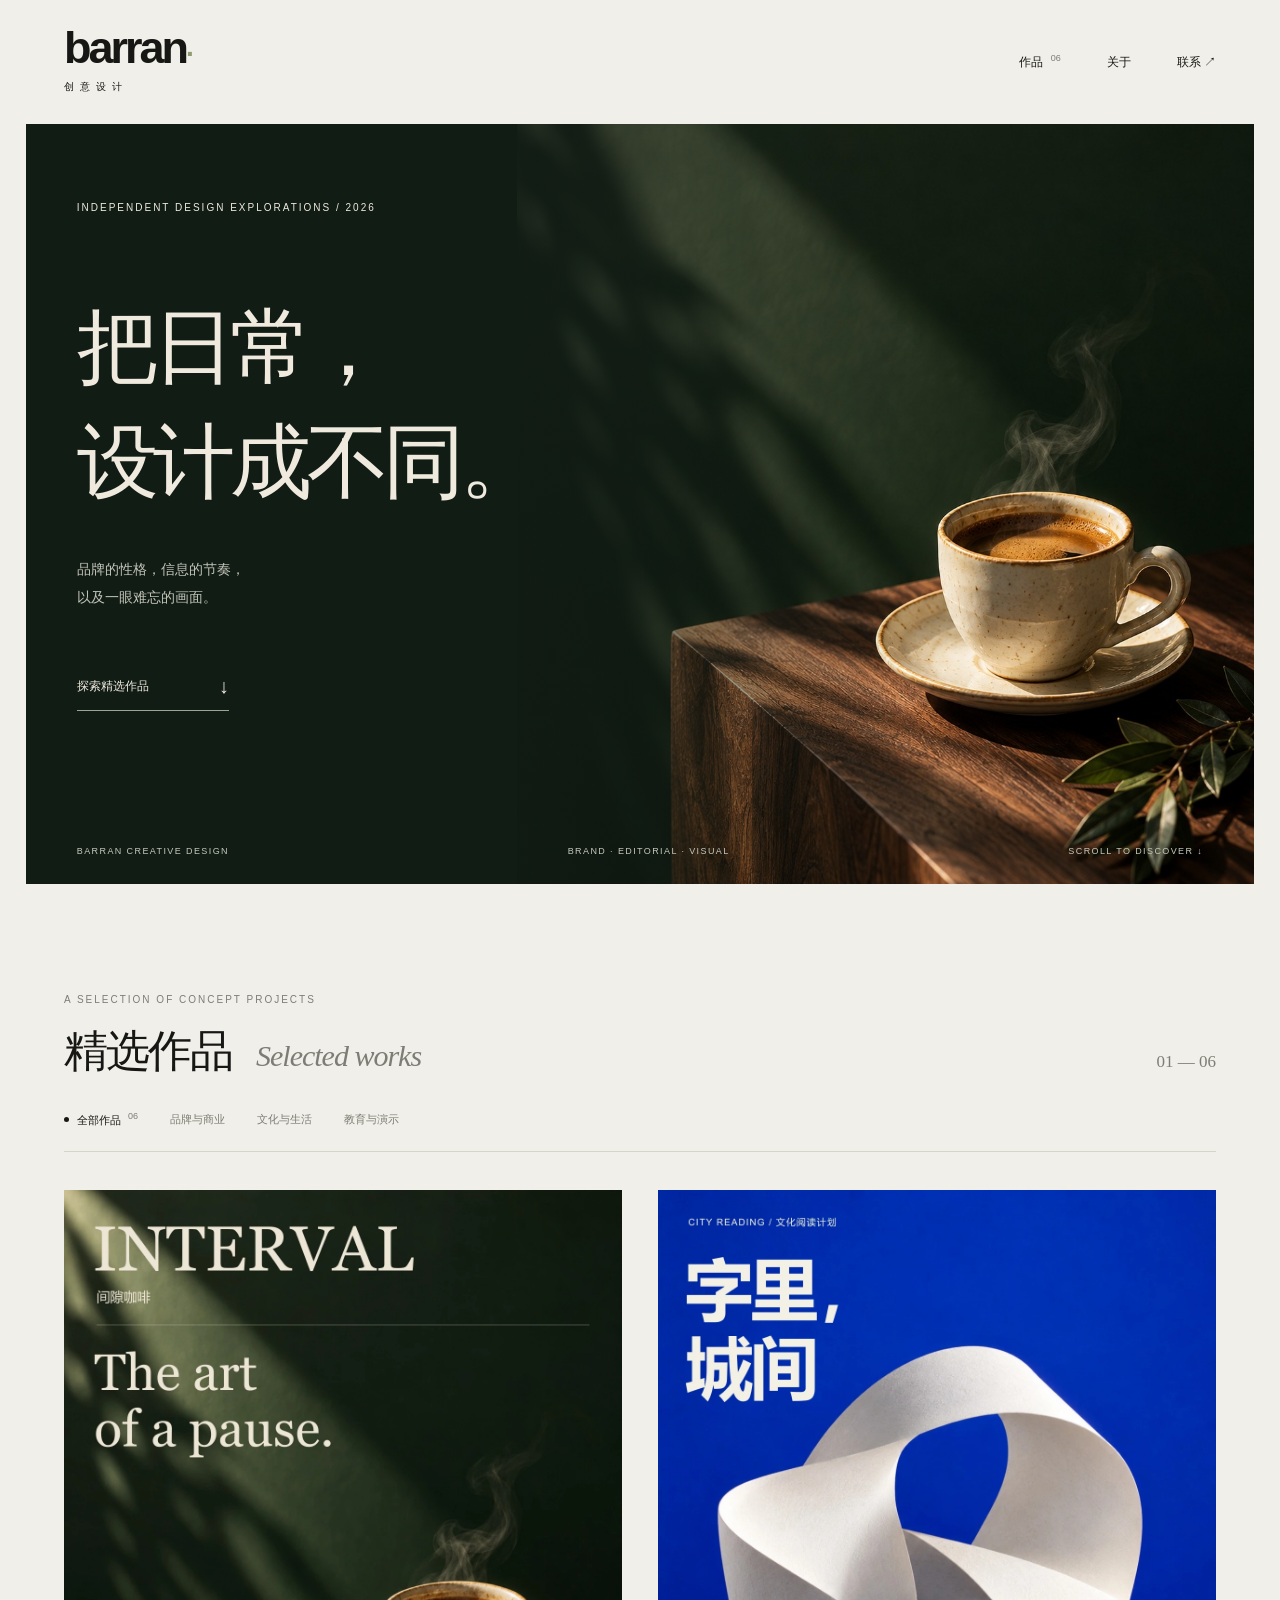
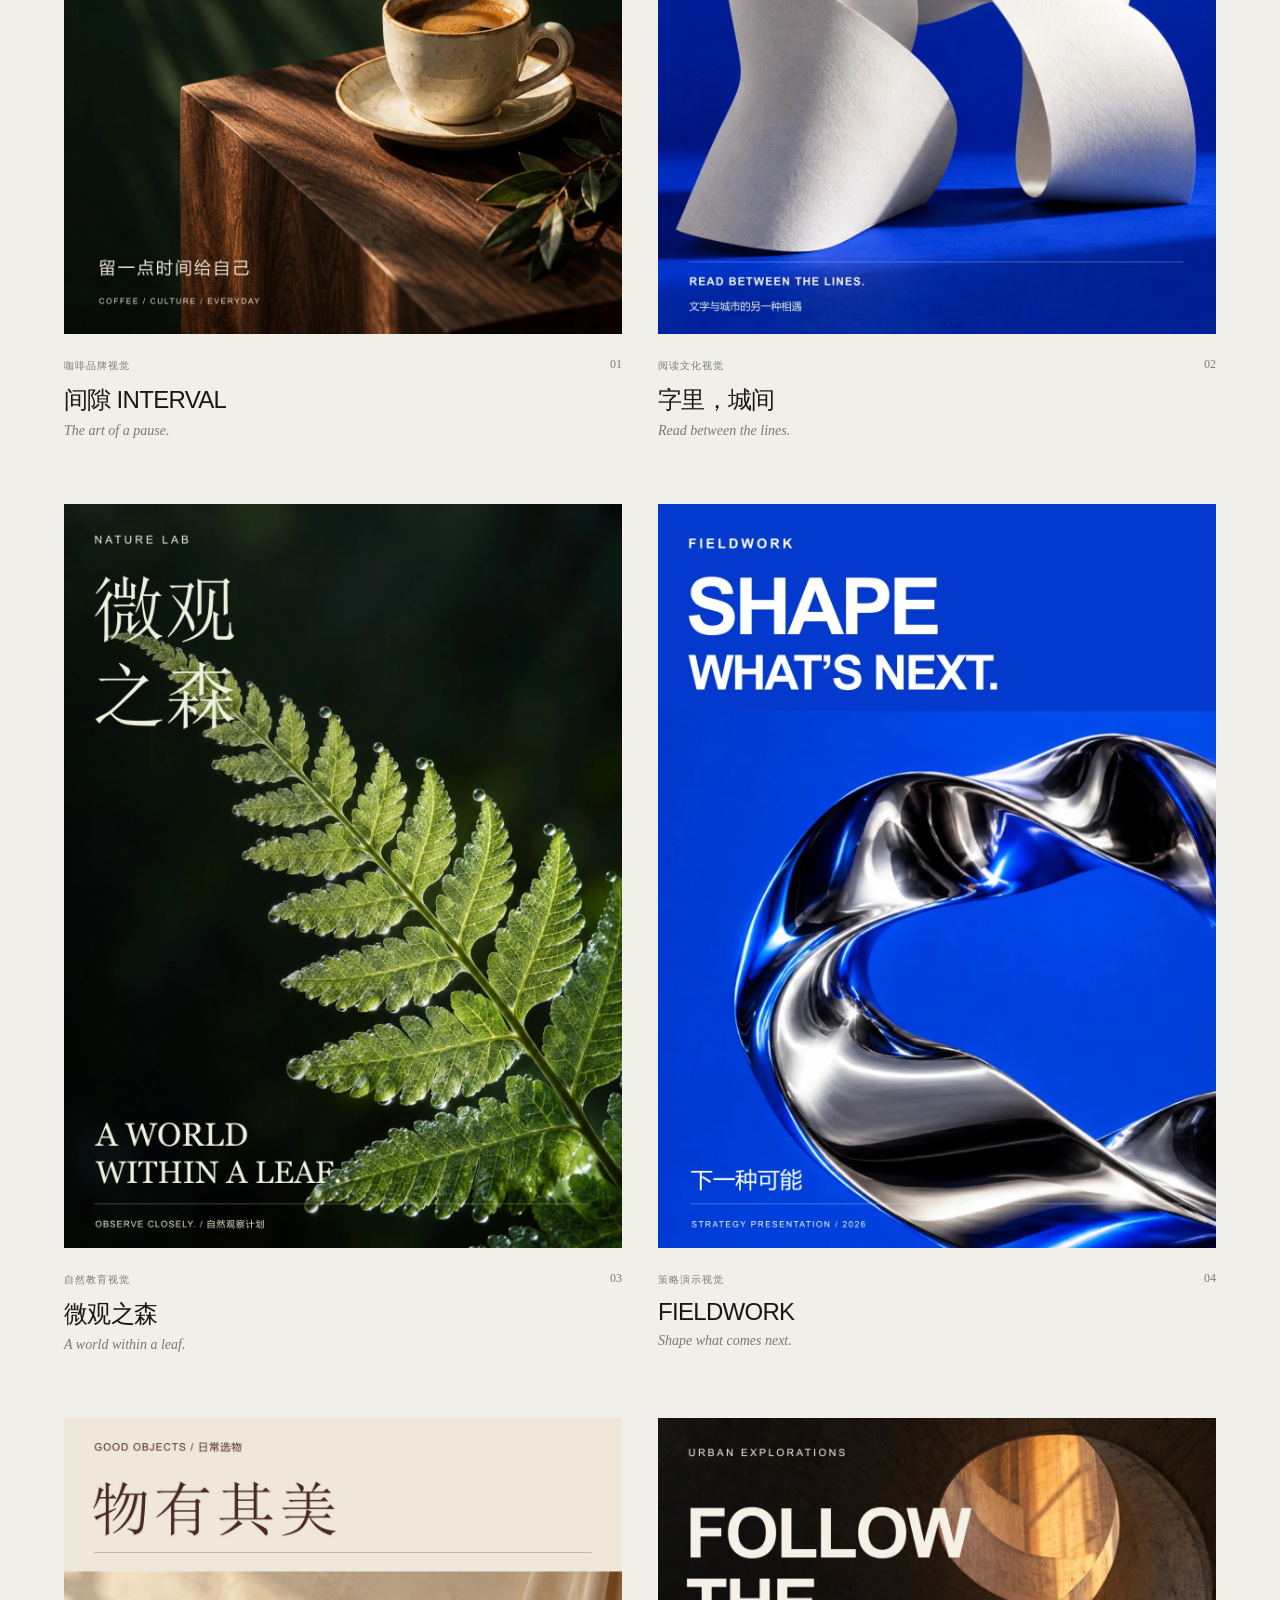
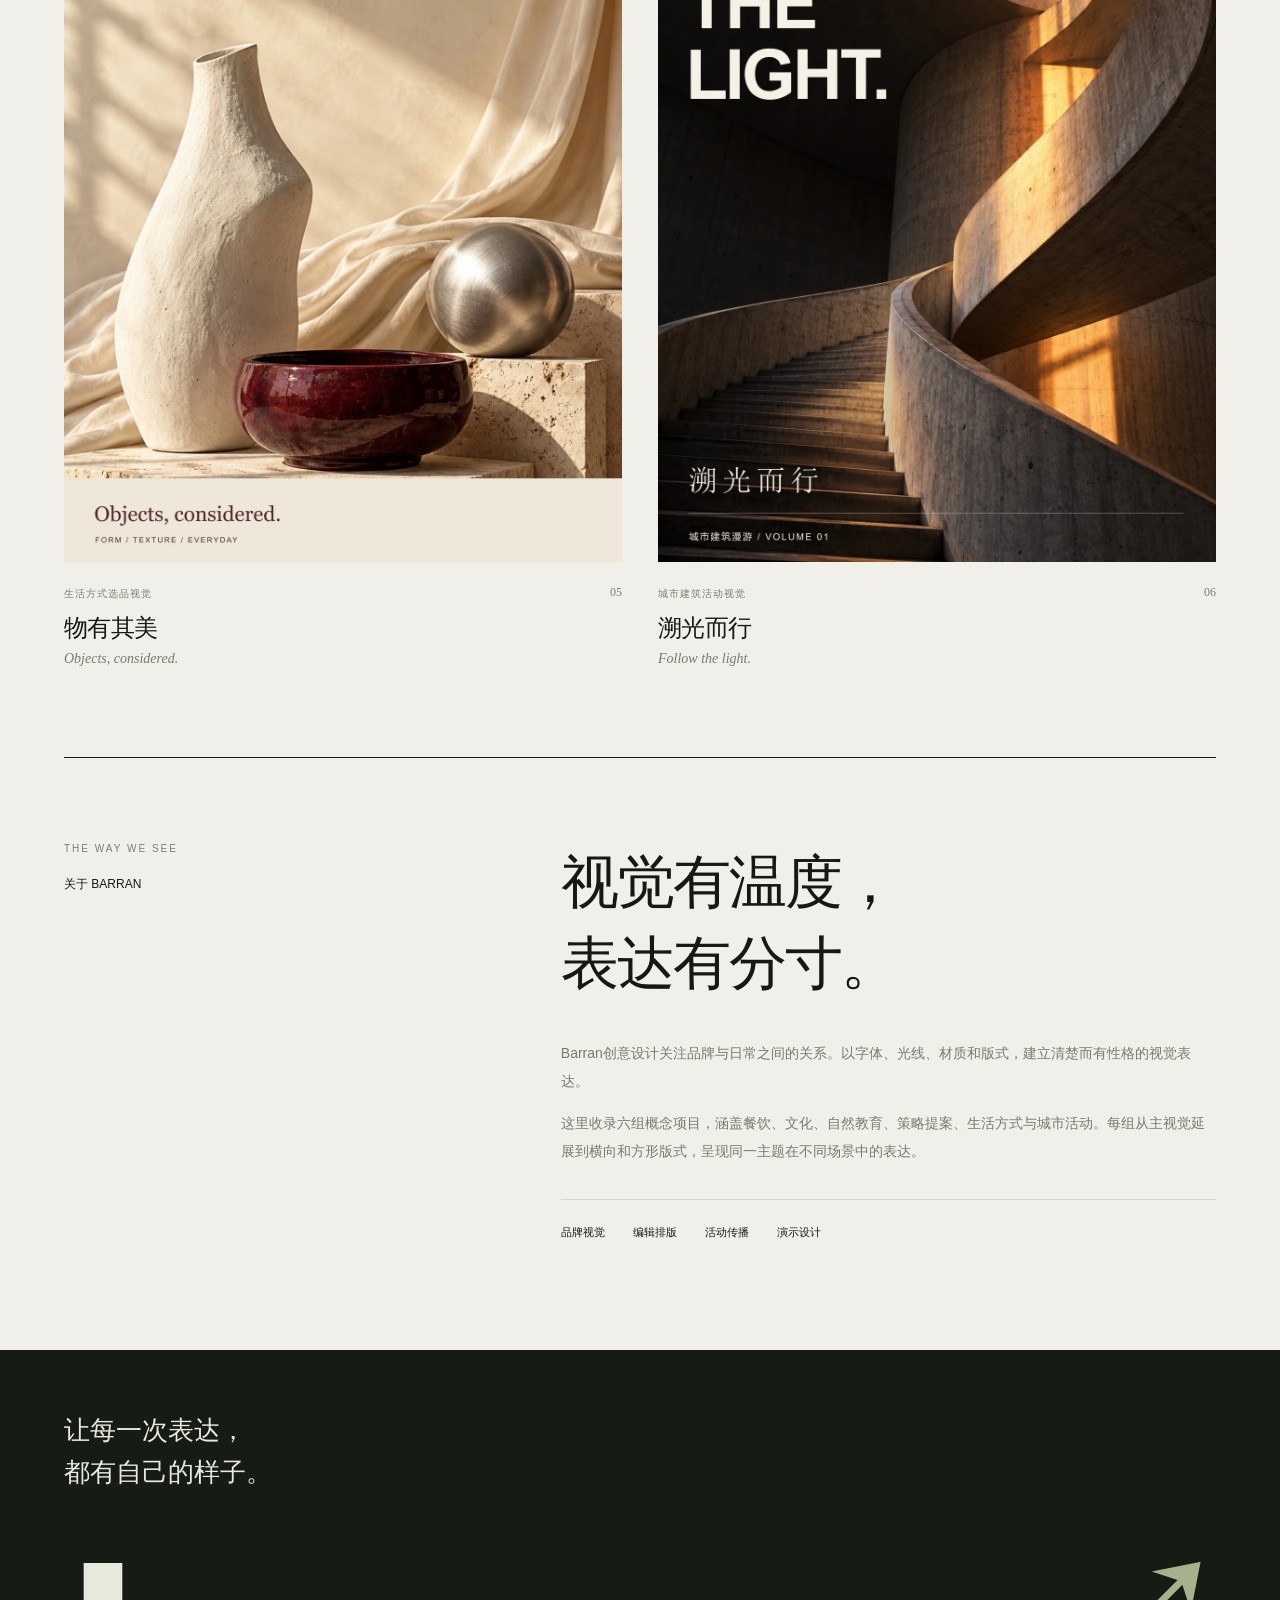
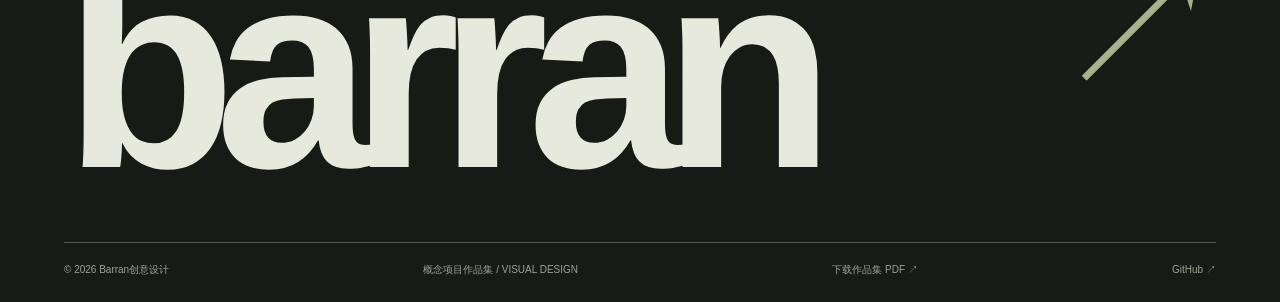
==== commit a4cede97: "Add downloadable twenty-page portfolio PDF" ====
--- a/index.html
+++ b/index.html
@@ -1 +1 @@
-<!doctype html><html lang="zh-CN"><head><meta charset="utf-8"><meta name="viewport" content="width=device-width,initial-scale=1"><meta name="description" content="Barran创意设计。品牌视觉、文化活动、生活方式与演示设计作品集。"><meta name="theme-color" content="#151515"><title>精选作品 · Barran创意设计</title><link rel="stylesheet" href="v2.css?v=2"><link rel="icon" href="favicon.svg"></head><body><a class="skip" href="#main">跳到内容</a><header><a class="brand" href="index.html" aria-label="Barran创意设计首页">barran<span>·</span><small>创意设计</small></a><nav aria-label="主要导航"><a href="index.html#works">作品 <sup>06</sup></a><a href="index.html#about">关于</a><a href="index.html#contact">联系 ↗</a></nav></header><main id="main"><section class="hero" id="top"><div class="hero-photo"><img src="assets/v2/coffee-photo.jpg" alt="光线落在咖啡杯与木质台面上" fetchpriority="high"></div><div class="hero-content"><p class="eyebrow">INDEPENDENT DESIGN EXPLORATIONS / 2026</p><h1>把日常，<br><em>设计成不同。</em></h1><p class="hero-caption">品牌的性格，信息的节奏，<br>以及一眼难忘的画面。</p><a class="hero-link" href="#works">探索精选作品 <span>↓</span></a></div><div class="hero-bottom"><span>BARRAN CREATIVE DESIGN</span><span>BRAND · EDITORIAL · VISUAL</span><span>SCROLL TO DISCOVER ↓</span></div></section><section class="works" id="works"><div class="section-head"><div><p class="eyebrow">A SELECTION OF CONCEPT PROJECTS</p><h2>精选作品<span>Selected works</span></h2></div><p class="counter">01 — 06</p></div><div class="filters" role="group" aria-label="按类别筛选作品"><button class="active" data-filter="all" aria-pressed="true">全部作品 <sup>06</sup></button><button data-filter="brand" aria-pressed="false">品牌与商业</button><button data-filter="culture" aria-pressed="false">文化与生活</button><button data-filter="other" aria-pressed="false">教育与演示</button></div><div class="work-grid"><article class="work work-1" data-category="brand"><a class="work-visual" href="coffee.html" style="background:#14271d"><img src="assets/v2/01-coffee-poster.webp" width="1200" height="1600" alt="间隙 INTERVAL主视觉海报" loading="lazy"><span class="work-open" aria-hidden="true">↗</span></a><div class="work-meta"><div><span>咖啡品牌视觉</span><h3><a href="coffee.html">间隙 INTERVAL</a></h3><p>The art of a pause.</p></div><small>01</small></div></article><article class="work work-2" data-category="culture"><a class="work-visual" href="reading.html" style="background:#0735cb"><img src="assets/v2/02-reading-poster.webp" width="1200" height="1600" alt="字里，城间主视觉海报" loading="lazy"><span class="work-open" aria-hidden="true">↗</span></a><div class="work-meta"><div><span>阅读文化视觉</span><h3><a href="reading.html">字里，城间</a></h3><p>Read between the lines.</p></div><small>02</small></div></article><article class="work work-3" data-category="other"><a class="work-visual" href="learning.html" style="background:#0b1b14"><img src="assets/v2/03-learning-poster.webp" width="1200" height="1600" alt="微观之森主视觉海报" loading="lazy"><span class="work-open" aria-hidden="true">↗</span></a><div class="work-meta"><div><span>自然教育视觉</span><h3><a href="learning.html">微观之森</a></h3><p>A world within a leaf.</p></div><small>03</small></div></article><article class="work work-4" data-category="other"><a class="work-visual" href="business.html" style="background:#0441e8"><img src="assets/v2/04-business-poster.webp" width="1200" height="1600" alt="FIELDWORK主视觉海报" loading="lazy"><span class="work-open" aria-hidden="true">↗</span></a><div class="work-meta"><div><span>策略演示视觉</span><h3><a href="business.html">FIELDWORK</a></h3><p>Shape what comes next.</p></div><small>04</small></div></article><article class="work work-5" data-category="brand"><a class="work-visual" href="market.html" style="background:#eee7d9"><img src="assets/v2/05-market-poster.webp" width="1200" height="1600" alt="物有其美主视觉海报" loading="lazy"><span class="work-open" aria-hidden="true">↗</span></a><div class="work-meta"><div><span>生活方式选品视觉</span><h3><a href="market.html">物有其美</a></h3><p>Objects, considered.</p></div><small>05</small></div></article><article class="work work-6" data-category="culture"><a class="work-visual" href="walk.html" style="background:#27221d"><img src="assets/v2/06-walk-poster.webp" width="1200" height="1600" alt="溯光而行主视觉海报" loading="lazy"><span class="work-open" aria-hidden="true">↗</span></a><div class="work-meta"><div><span>城市建筑活动视觉</span><h3><a href="walk.html">溯光而行</a></h3><p>Follow the light.</p></div><small>06</small></div></article></div></section><section class="about" id="about"><div class="about-label"><p class="eyebrow">THE WAY WE SEE</p><span>关于 BARRAN</span></div><div><h2>视觉有温度，<br>表达有分寸。</h2><p>Barran创意设计关注品牌与日常之间的关系。以字体、光线、材质和版式，建立清楚而有性格的视觉表达。</p><p>这里收录六组概念项目，涵盖餐饮、文化、自然教育、策略提案、生活方式与城市活动。每组从主视觉延展到横向和方形版式，呈现同一主题在不同场景中的表达。</p><div class="about-services"><span>品牌视觉</span><span>编辑排版</span><span>活动传播</span><span>演示设计</span></div></div></section></main><footer id="contact"><p class="footer-intro">让每一次表达，<br>都有自己的样子。</p><a class="footer-brand" href="index.html">barran<span>↗</span></a><div class="footer-bottom"><p>© 2026 Barran创意设计</p><p>概念项目作品集 / VISUAL DESIGN</p><a href="https://github.com/Barran-Sorain/barran-portfolio" target="_blank" rel="noreferrer">GitHub ↗</a></div></footer><script src="app.js?v=2"></script></body></html>+<!doctype html><html lang="zh-CN"><head><meta charset="utf-8"><meta name="viewport" content="width=device-width,initial-scale=1"><meta name="description" content="Barran创意设计。品牌视觉、文化活动、生活方式与演示设计作品集。"><meta name="theme-color" content="#151515"><title>精选作品 · Barran创意设计</title><link rel="stylesheet" href="v2.css?v=2"><link rel="icon" href="favicon.svg"></head><body><a class="skip" href="#main">跳到内容</a><header><a class="brand" href="index.html" aria-label="Barran创意设计首页">barran<span>·</span><small>创意设计</small></a><nav aria-label="主要导航"><a href="index.html#works">作品 <sup>06</sup></a><a href="index.html#about">关于</a><a href="index.html#contact">联系 ↗</a></nav></header><main id="main"><section class="hero" id="top"><div class="hero-photo"><img src="assets/v2/coffee-photo.jpg" alt="光线落在咖啡杯与木质台面上" fetchpriority="high"></div><div class="hero-content"><p class="eyebrow">INDEPENDENT DESIGN EXPLORATIONS / 2026</p><h1>把日常，<br><em>设计成不同。</em></h1><p class="hero-caption">品牌的性格，信息的节奏，<br>以及一眼难忘的画面。</p><a class="hero-link" href="#works">探索精选作品 <span>↓</span></a></div><div class="hero-bottom"><span>BARRAN CREATIVE DESIGN</span><span>BRAND · EDITORIAL · VISUAL</span><span>SCROLL TO DISCOVER ↓</span></div></section><section class="works" id="works"><div class="section-head"><div><p class="eyebrow">A SELECTION OF CONCEPT PROJECTS</p><h2>精选作品<span>Selected works</span></h2></div><p class="counter">01 — 06</p></div><div class="filters" role="group" aria-label="按类别筛选作品"><button class="active" data-filter="all" aria-pressed="true">全部作品 <sup>06</sup></button><button data-filter="brand" aria-pressed="false">品牌与商业</button><button data-filter="culture" aria-pressed="false">文化与生活</button><button data-filter="other" aria-pressed="false">教育与演示</button></div><div class="work-grid"><article class="work work-1" data-category="brand"><a class="work-visual" href="coffee.html" style="background:#14271d"><img src="assets/v2/01-coffee-poster.webp" width="1200" height="1600" alt="间隙 INTERVAL主视觉海报" loading="lazy"><span class="work-open" aria-hidden="true">↗</span></a><div class="work-meta"><div><span>咖啡品牌视觉</span><h3><a href="coffee.html">间隙 INTERVAL</a></h3><p>The art of a pause.</p></div><small>01</small></div></article><article class="work work-2" data-category="culture"><a class="work-visual" href="reading.html" style="background:#0735cb"><img src="assets/v2/02-reading-poster.webp" width="1200" height="1600" alt="字里，城间主视觉海报" loading="lazy"><span class="work-open" aria-hidden="true">↗</span></a><div class="work-meta"><div><span>阅读文化视觉</span><h3><a href="reading.html">字里，城间</a></h3><p>Read between the lines.</p></div><small>02</small></div></article><article class="work work-3" data-category="other"><a class="work-visual" href="learning.html" style="background:#0b1b14"><img src="assets/v2/03-learning-poster.webp" width="1200" height="1600" alt="微观之森主视觉海报" loading="lazy"><span class="work-open" aria-hidden="true">↗</span></a><div class="work-meta"><div><span>自然教育视觉</span><h3><a href="learning.html">微观之森</a></h3><p>A world within a leaf.</p></div><small>03</small></div></article><article class="work work-4" data-category="other"><a class="work-visual" href="business.html" style="background:#0441e8"><img src="assets/v2/04-business-poster.webp" width="1200" height="1600" alt="FIELDWORK主视觉海报" loading="lazy"><span class="work-open" aria-hidden="true">↗</span></a><div class="work-meta"><div><span>策略演示视觉</span><h3><a href="business.html">FIELDWORK</a></h3><p>Shape what comes next.</p></div><small>04</small></div></article><article class="work work-5" data-category="brand"><a class="work-visual" href="market.html" style="background:#eee7d9"><img src="assets/v2/05-market-poster.webp" width="1200" height="1600" alt="物有其美主视觉海报" loading="lazy"><span class="work-open" aria-hidden="true">↗</span></a><div class="work-meta"><div><span>生活方式选品视觉</span><h3><a href="market.html">物有其美</a></h3><p>Objects, considered.</p></div><small>05</small></div></article><article class="work work-6" data-category="culture"><a class="work-visual" href="walk.html" style="background:#27221d"><img src="assets/v2/06-walk-poster.webp" width="1200" height="1600" alt="溯光而行主视觉海报" loading="lazy"><span class="work-open" aria-hidden="true">↗</span></a><div class="work-meta"><div><span>城市建筑活动视觉</span><h3><a href="walk.html">溯光而行</a></h3><p>Follow the light.</p></div><small>06</small></div></article></div></section><section class="about" id="about"><div class="about-label"><p class="eyebrow">THE WAY WE SEE</p><span>关于 BARRAN</span></div><div><h2>视觉有温度，<br>表达有分寸。</h2><p>Barran创意设计关注品牌与日常之间的关系。以字体、光线、材质和版式，建立清楚而有性格的视觉表达。</p><p>这里收录六组概念项目，涵盖餐饮、文化、自然教育、策略提案、生活方式与城市活动。每组从主视觉延展到横向和方形版式，呈现同一主题在不同场景中的表达。</p><div class="about-services"><span>品牌视觉</span><span>编辑排版</span><span>活动传播</span><span>演示设计</span></div></div></section></main><footer id="contact"><p class="footer-intro">让每一次表达，<br>都有自己的样子。</p><a class="footer-brand" href="index.html">barran<span>↗</span></a><div class="footer-bottom"><p>© 2026 Barran创意设计</p><p>概念项目作品集 / VISUAL DESIGN</p><a href="downloads/Barran-Portfolio-2026.pdf" target="_blank" rel="noreferrer">下载作品集 PDF ↗</a><a href="https://github.com/Barran-Sorain/barran-portfolio" target="_blank" rel="noreferrer">GitHub ↗</a></div></footer><script src="app.js?v=2"></script></body></html>
